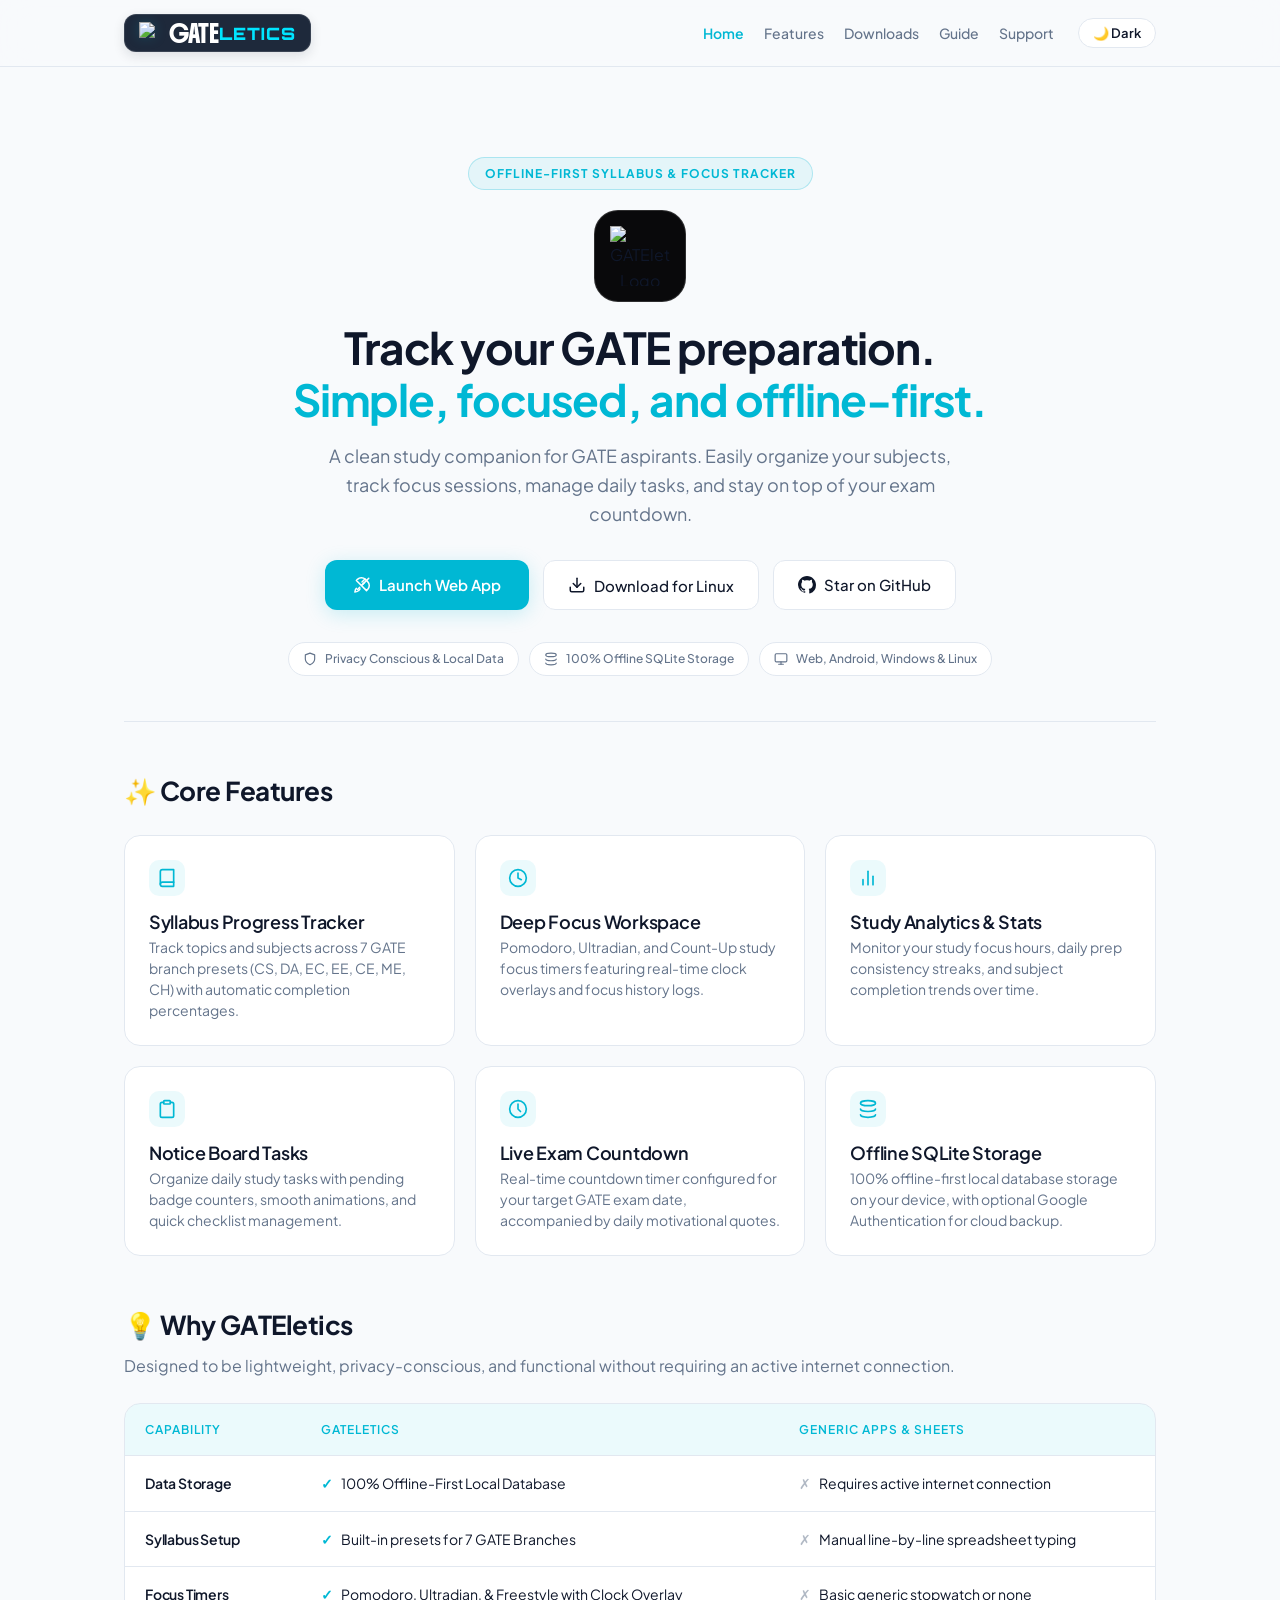
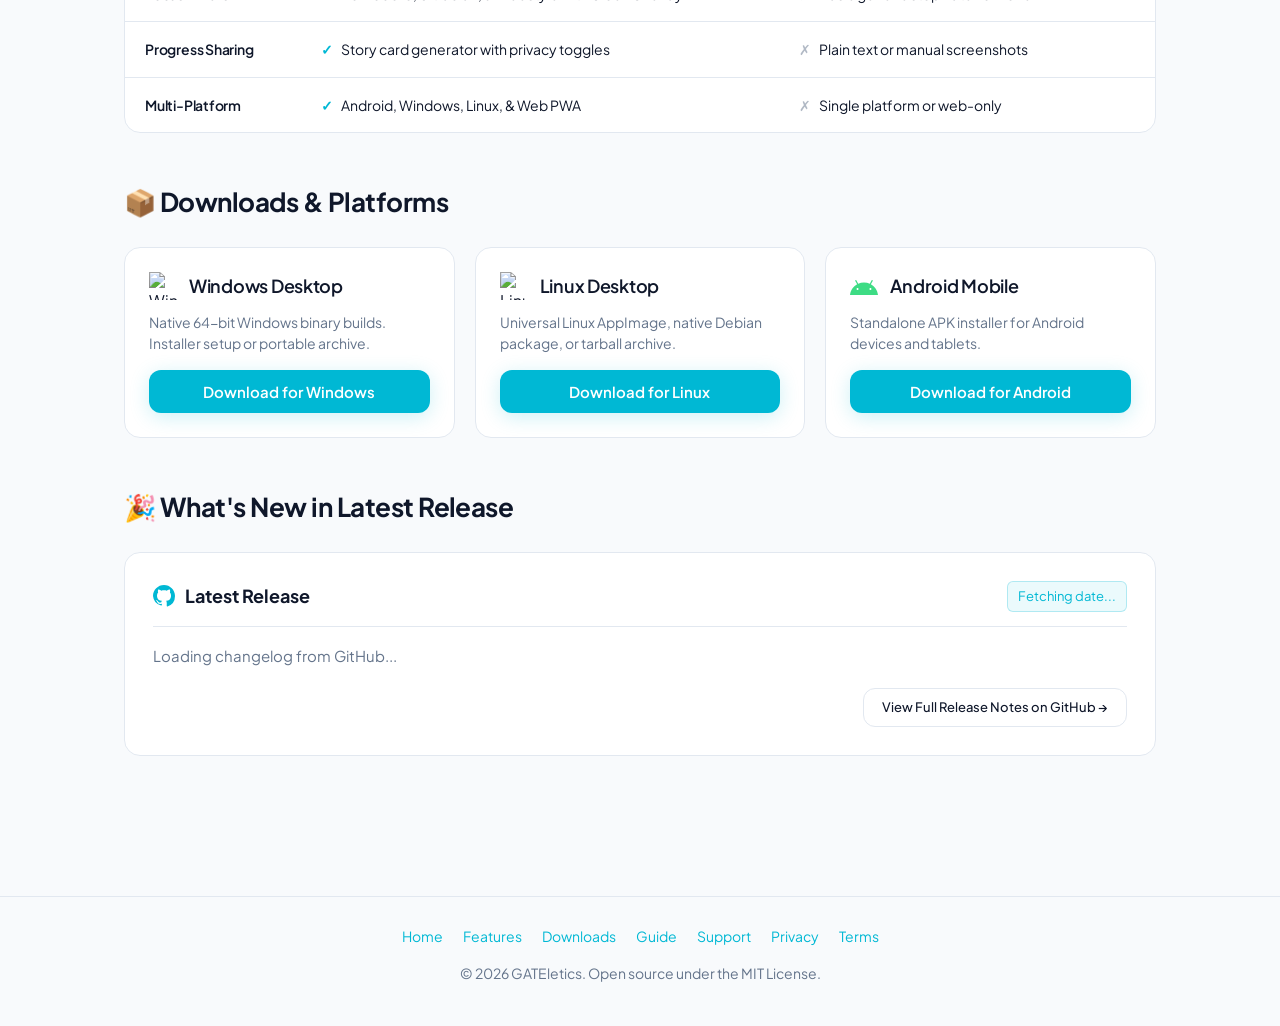
==== docs/index.html @ 126cacba "style: upgrade web typography to Plus Jakarta Sans for crisp, legible bold headings" ====
<!DOCTYPE html>
<html lang="en">

<head>
  <script>
    // Immediate Theme Initialization
    (function () {
      const savedTheme = localStorage.getItem('theme');
      if (savedTheme) {
        document.documentElement.setAttribute('data-theme', savedTheme);
      } else {
        const systemPrefersDark = window.matchMedia('(prefers-color-scheme: dark)').matches;
        document.documentElement.setAttribute('data-theme', systemPrefersDark ? 'dark' : 'light');
      }
    })();
  </script>
  <meta charset="UTF-8">
  <meta name="viewport" content="width=device-width, initial-scale=1.0">
  <meta name="description"
    content="GATEletics Documentation & Product Hub - A minimalist, high-performance, offline-first syllabus tracker and study productivity suite for GATE exam preparation.">
  <link rel="canonical" href="https://vishnunandan555.github.io/gateletics/">
  <meta name="keywords" content="GATEletics, GATE exam tracker, GATE syllabus tracker, GATE CS syllabus, GATE DA syllabus, GATE EC EE CE ME CH, Pomodoro study timer GATE, GATE countdown timer, offline study tracker, Flutter GATE app">
  <meta name="robots" content="index, follow, max-snippet:-1, max-image-preview:large, max-video-preview:-1">
  <meta name="googlebot" content="index, follow, max-snippet:-1, max-image-preview:large, max-video-preview:-1">
  <link rel="sitemap" type="application/xml" title="Sitemap" href="https://vishnunandan555.github.io/gateletics/sitemap.xml">
  <meta name="google-site-verification" content="RPjWnHv7MG2Z4S1HEDzXH98QUFOd8N_n3a9f1VJ7zXQ">
  
  <!-- Open Graph -->
  <meta property="og:type" content="website">
  <meta property="og:url" content="https://vishnunandan555.github.io/gateletics/">
  <meta property="og:title" content="GATEletics - GATE Exam Syllabus & Focus Companion">
  <meta property="og:description" content="A clean, offline-first study companion for GATE aspirants. Easily organize your subjects, track focus sessions, manage daily tasks, and stay on top of your exam countdown.">
  <meta property="og:image" content="https://vishnunandan555.github.io/gateletics/logo_trans_cropped.png">
  <meta property="og:site_name" content="GATEletics">
  <meta property="og:locale" content="en_US">

  <!-- Twitter Cards -->
  <meta name="twitter:card" content="summary_large_image">
  <meta name="twitter:title" content="GATEletics - GATE Exam Syllabus & Focus Companion">
  <meta name="twitter:description" content="A clean, offline-first study companion for GATE aspirants. Easily organize your subjects, track focus sessions, manage daily tasks, and stay on top of your exam countdown.">
  <meta name="twitter:image" content="https://vishnunandan555.github.io/gateletics/logo_trans_cropped.png">

  <!-- Favicons for Google Search & Browsers -->
  <link rel="icon" type="image/png" sizes="32x32" href="favicon.png">
  <link rel="icon" type="image/png" sizes="192x192" href="favicon-192.png">
  <link rel="apple-touch-icon" href="apple-touch-icon.png">

  <!-- JSON-LD Structured Data -->
  <script type="application/ld+json">
  {
    "@context": "https://schema.org",
    "@type": "WebSite",
    "name": "GATEletics",
    "alternateName": ["GATEletics Tracker", "GATEletics App"],
    "url": "https://vishnunandan555.github.io/gateletics/"
  }
  </script>
  <script type="application/ld+json">
  {
    "@context": "https://schema.org",
    "@type": "SoftwareApplication",
    "name": "GATEletics",
    "operatingSystem": "Android, Windows, Linux, Web",
    "applicationCategory": "EducationalApplication",
    "offers": {
      "@type": "Offer",
      "price": "0",
      "priceCurrency": "INR"
    },
    "description": "A minimalist, high-performance, offline-first syllabus tracker and study productivity suite for Graduate Aptitude Test in Engineering (GATE) exam preparation.",
    "url": "https://gateletics.vercel.app/",
    "downloadUrl": "https://github.com/vishnunandan555/gateletics/releases",
    "author": {
      "@type": "Person",
      "name": "Vishnunandan"
    }
  }
  </script>

  <title>GATEletics - GATE Exam Syllabus & Focus Companion</title>
  <link rel="preconnect" href="https://fonts.googleapis.com">
  <link rel="preconnect" href="https://fonts.gstatic.com" crossorigin>
  <link href="https://fonts.googleapis.com/css2?family=Boldonse&family=Orbitron:wght@600;800;900&family=Outfit:wght@300;400;500;600;700;800&display=swap" rel="stylesheet">
  <link rel="stylesheet" href="style.css">
</head>

<body>
  <header>
    <div class="nav-container">
      <a href="index.html" class="logo">
        <img src="logo_trans_cropped.png" alt="GATEletics Logo" class="logo-img">
        <span class="logo-text"><span class="logo-gate">GATE</span><span class="logo-letics">LETICS</span></span>
      </a>
      <div class="nav-controls">
        <div class="nav-links">
          <a href="index.html" class="active">Home</a>
          <a href="features.html">Features</a>
          <a href="downloads.html">Downloads</a>
          <a href="guide.html">Guide</a>
          <a href="support.html">Support</a>
        </div>
        <button id="theme-toggle" class="theme-toggle">🌙 Dark</button>
      </div>
    </div>
  </header>

  <div class="container">
    <!-- Hero Section -->
    <section class="hero">
      <div class="hero-eyebrow">
        OFFLINE-FIRST SYLLABUS & FOCUS TRACKER
      </div>

      <div style="display: flex; justify-content: center;">
        <div class="logo-box">
          <img src="logo_trans_cropped.png" alt="GATEletics Logo Icon" class="hero-logo-img">
        </div>
      </div>

      <h1>
        Track your GATE preparation.<br>
        <span style="color: var(--accent-color);">Simple, focused, and offline-first.</span>
      </h1>

      <p>
        A clean study companion for GATE aspirants. Easily organize your subjects, track focus sessions, manage daily tasks, and stay on top of your exam countdown.
      </p>

      <div style="display: flex; justify-content: center; gap: 14px; flex-wrap: wrap;">
        <a href="https://gateletics.vercel.app/" target="_blank" class="btn-primary">
          <svg viewBox="0 0 24 24" width="18" height="18" fill="none" stroke="currentColor" stroke-width="2" stroke-linecap="round" stroke-linejoin="round">
            <path d="M4.5 16.5c-1.5 1.26-2 5-2 5s3.74-.5 5-2c.71-.71 1.26-1.5 1.84-2.31M15.5 8.5l-3 3M16 4l-4 4M21 3l-6.5 6.5"></path>
            <path d="M15 9l-3 3M9 15l-3 3M16.5 4.5a7.5 7.5 0 0 0-10.61 0L4.5 6l13.5 13.5 1.5-1.41a7.5 7.5 0 0 0 0-10.61z"></path>
          </svg>
          Launch Web App
        </a>

        <!-- OS Detected Dynamic Download Button -->
        <button id="hero-download-btn" class="btn-secondary" onclick="handleDynamicDownloadClick()">
          <svg viewBox="0 0 24 24" width="18" height="18" fill="none" stroke="currentColor" stroke-width="2" stroke-linecap="round" stroke-linejoin="round">
            <path d="M21 15v4a2 2 0 0 1-2 2H5a2 2 0 0 1-2-2v-4"></path>
            <polyline points="7 10 12 15 17 10"></polyline>
            <line x1="12" y1="15" x2="12" y2="3"></line>
          </svg>
          <span id="hero-download-text">Download Apps</span>
        </button>

        <a href="https://github.com/vishnunandan555/gateletics" target="_blank" class="btn-secondary">
          <svg viewBox="0 0 16 16" width="18" height="18" fill="currentColor" aria-hidden="true">
            <path d="M8 0c4.42 0 8 3.58 8 8a8.013 8.013 0 0 1-5.45 7.59c-.4.08-.55-.17-.55-.38 0-.27.01-1.13.01-2.2 0-.75-.25-1.23-.54-1.48 1.78-.2 3.65-.88 3.65-3.95 0-.88-.31-1.59-.82-2.15.08-.2.36-1.02-.08-2.12 0 0-.67-.22-2.2.82-.64-.18-1.32-.27-2-.27-.68 0-1.36.09-2 .27-1.53-1.03-2.2-.82-2.2-.82-.44 1.1-.16 1.92-.08 2.12-.51.56-.82 1.28-.82 2.15 0 3.06 1.86 3.75 3.64 3.95-.23.2-.44.55-.51 1.07-.46.21-1.61.55-2.33-.66-.15-.24-.6-.83-1.23-.82-.67.01-.27.38.01.53.34.19.73.9.82 1.13.16.45.68 1.35 3.12.88 0 .48.01.9.01.9 0 .21-.15.46-.55.38A7.995 7.995 0 0 1 0 8c0-4.42 3.58-8 8-8Z"></path>
          </svg>
          Star on GitHub
        </a>
      </div>

      <!-- Trust Badges Row -->
      <div class="trust-pills">
        <div class="trust-pill">
          <svg viewBox="0 0 24 24" width="14" height="14" fill="none" stroke="currentColor" stroke-width="2" stroke-linecap="round" stroke-linejoin="round">
            <path d="M12 22s8-4 8-10V5l-8-3-8 3v7c0 6 8 10 8 10z"></path>
          </svg>
          Privacy Conscious & Local Data
        </div>
        <div class="trust-pill">
          <svg viewBox="0 0 24 24" width="14" height="14" fill="none" stroke="currentColor" stroke-width="2" stroke-linecap="round" stroke-linejoin="round">
            <ellipse cx="12" cy="5" rx="9" ry="3"></ellipse>
            <path d="M21 12c0 1.66-4 3-9 3s-9-1.34-9-3"></path>
            <path d="M21 19c0 1.66-4 3-9 3s-9-1.34-9-3"></path>
          </svg>
          100% Offline SQLite Storage
        </div>
        <div class="trust-pill">
          <svg viewBox="0 0 24 24" width="14" height="14" fill="none" stroke="currentColor" stroke-width="2" stroke-linecap="round" stroke-linejoin="round">
            <rect x="2" y="3" width="20" height="14" rx="2" ry="2"></rect>
            <line x1="8" y1="21" x2="16" y2="21"></line>
            <line x1="12" y1="17" x2="12" y2="21"></line>
          </svg>
          Web, Android, Windows & Linux
        </div>
      </div>
    </section>

    <!-- Core Features Grid -->
    <h2 id="features">✨ Core Features</h2>
    <div class="grid">
      <div class="card">
        <div style="width: 36px; height: 36px; border-radius: 10px; background: var(--badge-bg); display: flex; align-items: center; justify-content: center; margin-bottom: 12px;">
          <svg viewBox="0 0 24 24" width="20" height="20" fill="none" stroke="var(--accent-color)" stroke-width="2" stroke-linecap="round" stroke-linejoin="round">
            <path d="M4 19.5A2.5 2.5 0 0 1 6.5 17H20"></path>
            <path d="M6.5 2H20v20H6.5A2.5 2.5 0 0 1 4 19.5v-15A2.5 2.5 0 0 1 6.5 2z"></path>
          </svg>
        </div>
        <h3>Syllabus Progress Tracker</h3>
        <p>Track topics and subjects across 7 GATE branch presets (CS, DA, EC, EE, CE, ME, CH) with automatic completion percentages.</p>
      </div>

      <div class="card">
        <div style="width: 36px; height: 36px; border-radius: 10px; background: var(--badge-bg); display: flex; align-items: center; justify-content: center; margin-bottom: 12px;">
          <svg viewBox="0 0 24 24" width="20" height="20" fill="none" stroke="var(--accent-color)" stroke-width="2" stroke-linecap="round" stroke-linejoin="round">
            <circle cx="12" cy="12" r="10"></circle>
            <polyline points="12 6 12 12 16 14"></polyline>
          </svg>
        </div>
        <h3>Deep Focus Workspace</h3>
        <p>Pomodoro, Ultradian, and Count-Up study focus timers featuring real-time clock overlays and focus history logs.</p>
      </div>

      <div class="card">
        <div style="width: 36px; height: 36px; border-radius: 10px; background: var(--badge-bg); display: flex; align-items: center; justify-content: center; margin-bottom: 12px;">
          <svg viewBox="0 0 24 24" width="20" height="20" fill="none" stroke="var(--accent-color)" stroke-width="2" stroke-linecap="round" stroke-linejoin="round">
            <line x1="18" y1="20" x2="18" y2="10"></line>
            <line x1="12" y1="20" x2="12" y2="4"></line>
            <line x1="6" y1="20" x2="6" y2="14"></line>
          </svg>
        </div>
        <h3>Study Analytics & Stats</h3>
        <p>Monitor your study focus hours, daily prep consistency streaks, and subject completion trends over time.</p>
      </div>

      <div class="card">
        <div style="width: 36px; height: 36px; border-radius: 10px; background: var(--badge-bg); display: flex; align-items: center; justify-content: center; margin-bottom: 12px;">
          <svg viewBox="0 0 24 24" width="20" height="20" fill="none" stroke="var(--accent-color)" stroke-width="2" stroke-linecap="round" stroke-linejoin="round">
            <path d="M16 4h2a2 2 0 0 1 2 2v14a2 2 0 0 1-2 2H6a2 2 0 0 1-2-2V6a2 2 0 0 1 2-2h2"></path>
            <rect x="8" y="2" width="8" height="4" rx="1" ry="1"></rect>
          </svg>
        </div>
        <h3>Notice Board Tasks</h3>
        <p>Organize daily study tasks with pending badge counters, smooth animations, and quick checklist management.</p>
      </div>

      <div class="card">
        <div style="width: 36px; height: 36px; border-radius: 10px; background: var(--badge-bg); display: flex; align-items: center; justify-content: center; margin-bottom: 12px;">
          <svg viewBox="0 0 24 24" width="20" height="20" fill="none" stroke="var(--accent-color)" stroke-width="2" stroke-linecap="round" stroke-linejoin="round">
            <circle cx="12" cy="12" r="10"></circle>
            <polyline points="12 6 12 12 15 15"></polyline>
          </svg>
        </div>
        <h3>Live Exam Countdown</h3>
        <p>Real-time countdown timer configured for your target GATE exam date, accompanied by daily motivational quotes.</p>
      </div>

      <div class="card">
        <div style="width: 36px; height: 36px; border-radius: 10px; background: var(--badge-bg); display: flex; align-items: center; justify-content: center; margin-bottom: 12px;">
          <svg viewBox="0 0 24 24" width="20" height="20" fill="none" stroke="var(--accent-color)" stroke-width="2" stroke-linecap="round" stroke-linejoin="round">
            <ellipse cx="12" cy="5" rx="9" ry="3"></ellipse>
            <path d="M21 12c0 1.66-4 3-9 3s-9-1.34-9-3"></path>
            <path d="M21 19c0 1.66-4 3-9 3s-9-1.34-9-3"></path>
          </svg>
        </div>
        <h3>Offline SQLite Storage</h3>
        <p>100% offline-first local database storage on your device, with optional Google Authentication for cloud backup.</p>
      </div>
    </div>

    <!-- Comparison Matrix -->
    <h2 id="comparison">💡 Why GATEletics</h2>
    <p style="color: var(--text-muted); margin-top: -16px; margin-bottom: 24px;">
      Designed to be lightweight, privacy-conscious, and functional without requiring an active internet connection.
    </p>

    <div class="comp-container">
      <table class="comp-table">
        <thead>
          <tr>
            <th>Capability</th>
            <th>GATEletics</th>
            <th>Generic Apps & Sheets</th>
          </tr>
        </thead>
        <tbody>
          <tr>
            <td><strong>Data Storage</strong></td>
            <td><span class="check-icon">✓</span> 100% Offline-First Local Database</td>
            <td><span class="cross-icon">✗</span> Requires active internet connection</td>
          </tr>
          <tr>
            <td><strong>Syllabus Setup</strong></td>
            <td><span class="check-icon">✓</span> Built-in presets for 7 GATE Branches</td>
            <td><span class="cross-icon">✗</span> Manual line-by-line spreadsheet typing</td>
          </tr>
          <tr>
            <td><strong>Focus Timers</strong></td>
            <td><span class="check-icon">✓</span> Pomodoro, Ultradian, & Freestyle with Clock Overlay</td>
            <td><span class="cross-icon">✗</span> Basic generic stopwatch or none</td>
          </tr>
          <tr>
            <td><strong>Progress Sharing</strong></td>
            <td><span class="check-icon">✓</span> Story card generator with privacy toggles</td>
            <td><span class="cross-icon">✗</span> Plain text or manual screenshots</td>
          </tr>
          <tr>
            <td><strong>Multi-Platform</strong></td>
            <td><span class="check-icon">✓</span> Android, Windows, Linux, & Web PWA</td>
            <td><span class="cross-icon">✗</span> Single platform or web-only</td>
          </tr>
        </tbody>
      </table>
    </div>

    <!-- Interactive Platform Action Buttons (Home Screen Downloads Section) -->
    <h2 id="downloads">📦 Downloads & Platforms</h2>
    <div class="grid">
      <!-- Windows Button Card -->
      <div class="card" style="justify-content: space-between;">
        <div>
          <div class="card-header-layout">
            <img src="https://img.icons8.com/?size=100&id=108792&format=png&color=000000" class="card-icon" alt="Windows logo">
            <h3>Windows Desktop</h3>
          </div>
          <p>Native 64-bit Windows binary builds. Installer setup or portable archive.</p>
        </div>
        <button onclick="openDownloadModal('windows')" class="btn-primary" style="margin-top: 16px; justify-content: center; width: 100%;">
          Download for Windows
        </button>
      </div>

      <!-- Linux Button Card -->
      <div class="card" style="justify-content: space-between;">
        <div>
          <div class="card-header-layout">
            <img src="linux.png" class="card-icon" alt="Linux logo">
            <h3>Linux Desktop</h3>
          </div>
          <p>Universal Linux AppImage, native Debian package, or tarball archive.</p>
        </div>
        <button onclick="openDownloadModal('linux')" class="btn-primary" style="margin-top: 16px; justify-content: center; width: 100%;">
          Download for Linux
        </button>
      </div>

      <!-- Android Button Card -->
      <div class="card" style="justify-content: space-between;">
        <div>
          <div class="card-header-layout">
            <svg viewBox="0 0 24 24" width="28" height="28" fill="#3DDC84" aria-hidden="true">
              <path d="M17.523 15.3414C17.0604 15.3414 16.6854 14.9664 16.6854 14.5038C16.6854 14.0412 17.0604 13.6662 17.523 13.6662C17.9856 13.6662 18.3606 14.0412 18.3606 14.5038C18.3606 14.9664 17.9856 15.3414 17.523 15.3414ZM6.47702 15.3414C6.01442 15.3414 5.63942 14.9664 5.63942 14.5038C5.63942 14.0412 6.01442 13.6662 6.47702 13.6662C6.93962 13.6662 7.31462 14.0412 7.31462 14.5038C7.31462 14.9664 6.93962 15.3414 6.47702 15.3414ZM17.8854 10.4288L19.4674 7.68878C19.6104 7.44078 19.5254 7.12378 19.2774 6.98078C19.0294 6.83778 18.7124 6.92278 18.5694 7.17078L16.9534 9.97078C15.4674 9.29078 13.7914 8.90878 12.0004 8.90878C10.2094 8.90878 8.53342 9.29078 7.04742 9.97078L5.43142 7.17078C5.28842 6.92278 4.97142 6.83778 4.72342 6.98078C4.47542 7.12378 4.39042 7.44078 4.53342 7.68878L6.11542 10.4288C2.69342 12.2988 0.354418 15.6888 0.000418427 19.7428H24.0004C23.6464 15.6888 21.3074 12.2988 17.8854 10.4288Z"/>
            </svg>
            <h3>Android Mobile</h3>
          </div>
          <p>Standalone APK installer for Android devices and tablets.</p>
        </div>
        <button onclick="openDownloadModal('android')" class="btn-primary" style="margin-top: 16px; justify-content: center; width: 100%;">
          Download for Android
        </button>
      </div>
    </div>

    <!-- What's New Section (GitHub Latest Release Notes) -->
    <h2 id="whats-new">🎉 What's New in Latest Release</h2>
    <div class="card" style="margin-top: 16px; padding: 28px; position: relative;">
      <div style="display: flex; align-items: center; justify-content: space-between; flex-wrap: wrap; gap: 12px; margin-bottom: 16px; border-bottom: 1px solid var(--border-color); padding-bottom: 14px;">
        <div style="display: flex; align-items: center; gap: 10px;">
          <svg viewBox="0 0 16 16" width="22" height="22" fill="var(--accent-color)" aria-hidden="true">
            <path d="M8 0c4.42 0 8 3.58 8 8a8.013 8.013 0 0 1-5.45 7.59c-.4.08-.55-.17-.55-.38 0-.27.01-1.13.01-2.2 0-.75-.25-1.23-.54-1.48 1.78-.2 3.65-.88 3.65-3.95 0-.88-.31-1.59-.82-2.15.08-.2.36-1.02-.08-2.12 0 0-.67-.22-2.2.82-.64-.18-1.32-.27-2-.27-.68 0-1.36.09-2 .27-1.53-1.03-2.2-.82-2.2-.82-.44 1.1-.16 1.92-.08 2.12-.51.56-.82 1.28-.82 2.15 0 3.06 1.86 3.75 3.64 3.95-.23.2-.44.55-.51 1.07-.46.21-1.61.55-2.33-.66-.15-.24-.6-.83-1.23-.82-.67.01-.27.38.01.53.34.19.73.9.82 1.13.16.45.68 1.35 3.12.88 0 .48.01.9.01.9 0 .21-.15.46-.55.38A7.995 7.995 0 0 1 0 8c0-4.42 3.58-8 8-8Z"></path>
          </svg>
          <span id="release-version" style="font-weight: 700; font-size: 18px;">Latest Release</span>
        </div>
        <span id="release-date" class="modal-option-badge" style="font-size: 13px; padding: 4px 10px;">Fetching date...</span>
      </div>

      <div id="whats-new-body" style="color: var(--text-muted); font-size: 15px; line-height: 1.7;">
        Loading changelog from GitHub...
      </div>

      <div style="margin-top: 20px; text-align: right;">
        <a href="https://github.com/vishnunandan555/gateletics/releases/latest" target="_blank" class="btn-secondary" style="font-size: 13px; padding: 8px 18px;">
          View Full Release Notes on GitHub →
        </a>
      </div>
    </div>
  </div>

  <!-- Interactive Choice Modal -->
  <div id="download-modal" class="modal-backdrop" onclick="closeModalOnBackdrop(event)">
    <div class="modal-card">
      <div class="modal-header">
        <h3 id="modal-title" class="modal-title">Select Download Option</h3>
        <button class="modal-close" onclick="closeDownloadModal()">✕</button>
      </div>
      <div id="modal-options" class="modal-options">
        <!-- Dynamically injected options -->
      </div>
    </div>
  </div>

  <footer style="margin-top: 60px; padding: 28px 0; border-top: 1px solid var(--border-color); text-align: center; color: var(--text-muted); font-size: 14px;">
    <div class="container" style="padding-top: 0; padding-bottom: 0;">
      <div style="display: flex; justify-content: center; gap: 20px; flex-wrap: wrap; margin-bottom: 14px;">
        <a href="index.html">Home</a>
        <a href="features.html">Features</a>
        <a href="downloads.html">Downloads</a>
        <a href="guide.html">Guide</a>
        <a href="support.html">Support</a>
        <a href="privacy.html">Privacy</a>
        <a href="terms.html">Terms</a>
      </div>
      <p>© 2026 GATEletics. Open source under the MIT License.</p>
    </div>
  </footer>

  <script>
    // Global Storage for Live Download Links
    const releaseLinks = {
      winInstaller: '#',
      winZip: '#',
      linuxAppImage: '#',
      linuxDeb: '#',
      linuxTar: '#',
      androidApk: '#'
    };

    let detectedOS = 'all';

    // Theme Toggle Functionality
    const themeToggleBtn = document.getElementById('theme-toggle');
    themeToggleBtn.addEventListener('click', () => {
      const currentTheme = document.documentElement.getAttribute('data-theme');
      const newTheme = currentTheme === 'dark' ? 'light' : 'dark';
      document.documentElement.setAttribute('data-theme', newTheme);
      localStorage.setItem('theme', newTheme);
      themeToggleBtn.textContent = newTheme === 'dark' ? '🌙 Dark' : '☀️ Light';
    });

    // Detect User OS on Page Load
    function detectUserOS() {
      const userAgent = window.navigator.userAgent.toLowerCase();
      const heroBtnText = document.getElementById('hero-download-text');
      
      if (userAgent.indexOf('win') !== -1) {
        detectedOS = 'windows';
        if (heroBtnText) heroBtnText.textContent = 'Download for Windows';
      } else if (userAgent.indexOf('android') !== -1) {
        detectedOS = 'android';
        if (heroBtnText) heroBtnText.textContent = 'Download for Android';
      } else if (userAgent.indexOf('linux') !== -1 || userAgent.indexOf('x11') !== -1) {
        detectedOS = 'linux';
        if (heroBtnText) heroBtnText.textContent = 'Download for Linux';
      } else {
        detectedOS = 'all';
        if (heroBtnText) heroBtnText.textContent = 'Download Apps';
      }
    }

    function handleDynamicDownloadClick() {
      openDownloadModal(detectedOS);
    }

    function openDownloadModal(platform) {
      const modal = document.getElementById('download-modal');
      const titleEl = document.getElementById('modal-title');
      const optionsEl = document.getElementById('modal-options');

      optionsEl.innerHTML = '';

      if (platform === 'windows') {
        titleEl.textContent = 'Download for Windows';
        optionsEl.innerHTML = `
          <a href="${releaseLinks.winInstaller}" class="modal-option-btn">
            <div class="modal-option-info">
              <span>Setup Installer (.exe)</span>
            </div>
            <span class="modal-option-badge">Installer</span>
          </a>
          <a href="${releaseLinks.winZip}" class="modal-option-btn">
            <div class="modal-option-info">
              <span>Portable Bundle (.zip)</span>
            </div>
            <span class="modal-option-badge">Portable</span>
          </a>
        `;
      } else if (platform === 'linux') {
        titleEl.textContent = 'Download for Linux';
        optionsEl.innerHTML = `
          <a href="${releaseLinks.linuxAppImage}" class="modal-option-btn">
            <div class="modal-option-info">
              <span>Universal AppImage (.AppImage)</span>
            </div>
            <span class="modal-option-badge">AppImage</span>
          </a>
          <a href="${releaseLinks.linuxDeb}" class="modal-option-btn">
            <div class="modal-option-info">
              <span>Debian / Ubuntu (.deb)</span>
            </div>
            <span class="modal-option-badge">Debian</span>
          </a>
          <a href="${releaseLinks.linuxTar}" class="modal-option-btn">
            <div class="modal-option-info">
              <span>Tarball Archive (.tar.gz)</span>
            </div>
            <span class="modal-option-badge">Tarball</span>
          </a>
        `;
      } else if (platform === 'android') {
        titleEl.textContent = 'Download for Android';
        optionsEl.innerHTML = `
          <a href="${releaseLinks.androidApk}" class="modal-option-btn">
            <div class="modal-option-info">
              <span>Standalone Package (.apk)</span>
            </div>
            <span class="modal-option-badge">APK</span>
          </a>
        `;
      } else {
        titleEl.textContent = 'Select Your Platform';
        optionsEl.innerHTML = `
          <a href="javascript:void(0)" onclick="openDownloadModal('windows')" class="modal-option-btn">
            <span>Windows Desktop</span>
            <span class="modal-option-badge">.exe / .zip</span>
          </a>
          <a href="javascript:void(0)" onclick="openDownloadModal('linux')" class="modal-option-btn">
            <span>Linux Desktop</span>
            <span class="modal-option-badge">.AppImage / .deb</span>
          </a>
          <a href="javascript:void(0)" onclick="openDownloadModal('android')" class="modal-option-btn">
            <span>Android Mobile</span>
            <span class="modal-option-badge">.apk</span>
          </a>
        `;
      }

      modal.classList.add('active');
    }

    function closeDownloadModal() {
      const modal = document.getElementById('download-modal');
      modal.classList.remove('active');
    }

    function closeModalOnBackdrop(event) {
      if (event.target.id === 'download-modal') {
        closeDownloadModal();
      }
    }

    // Dynamic Latest Release Asset & Changelog Fetcher
    async function fetchLatestRelease() {
      try {
        const response = await fetch('https://api.github.com/repos/vishnunandan555/gateletics/releases/latest');
        if (!response.ok) return;
        const data = await response.json();
        const assets = data.assets || [];

        assets.forEach(asset => {
          const name = asset.name;
          const url = asset.browser_download_url;

          if (name.endsWith('.apk')) {
            releaseLinks.androidApk = url;
          } else if (name.includes('windows') && name.endsWith('-setup.exe')) {
            releaseLinks.winInstaller = url;
          } else if (name.includes('windows') && name.endsWith('.zip')) {
            releaseLinks.winZip = url;
          } else if (name.includes('linux') && name.endsWith('.AppImage')) {
            releaseLinks.linuxAppImage = url;
          } else if (name.includes('linux') && name.endsWith('.deb')) {
            releaseLinks.linuxDeb = url;
          } else if (name.includes('linux') && name.endsWith('.tar.gz')) {
            releaseLinks.linuxTar = url;
          }
        });

        // Populate What's New Section
        const versionEl = document.getElementById('release-version');
        const dateEl = document.getElementById('release-date');
        const bodyEl = document.getElementById('whats-new-body');

        if (versionEl) versionEl.textContent = data.name || data.tag_name || 'Latest Release';
        if (dateEl && data.published_at) {
          const pubDate = new Date(data.published_at);
          dateEl.textContent = pubDate.toLocaleDateString('en-US', { month: 'short', day: 'numeric', year: 'numeric' });
        }

        if (bodyEl && data.body) {
          const rawNotes = data.body;
          const formattedNotes = rawNotes
            .split('\n')
            .filter(line => line.trim().length > 0)
            .map(line => {
              let clean = line.replace(/^[#*-\s]+/, '').trim();
              if (line.startsWith('#')) {
                return `<strong style="display:block; color: var(--text-main); font-size: 16px; margin-top: 10px; margin-bottom: 4px;">${clean}</strong>`;
              }
              return `<div style="display: flex; align-items: flex-start; gap: 8px; margin-bottom: 6px;"><span style="color: var(--accent-color);">•</span> <span>${clean}</span></div>`;
            })
            .join('');
          bodyEl.innerHTML = formattedNotes;
        }

      } catch (e) {
        console.error('Failed to fetch latest release assets:', e);
      }
    }

    detectUserOS();
    fetchLatestRelease();
  </script>
</body>

</html>
---- docs/style.css ----
@import url('https://fonts.googleapis.com/css2?family=Boldonse&family=Orbitron:wght@600;800;900&family=Plus+Jakarta+Sans:ital,wght@0,300..800;1,300..800&family=Inter:wght@400;500;600;700&display=swap');

@font-face {
  font-family: 'Boldonse';
  font-style: normal;
  font-weight: 400;
  font-display: swap;
  src: url(https://fonts.gstatic.com/s/boldonse/v1/ZgNQjPxGPbbJUZemjC38.ttf) format('truetype');
}

:root {
  /* Default: Dark Mode */
  --bg-color: #09090b;
  --text-main: #f4f4f5;
  --text-muted: #a1a1aa;
  --card-bg: #121215;
  --card-hover-bg: #18181c;
  --border-color: rgba(255, 255, 255, 0.08);
  --border-hover-color: rgba(0, 229, 255, 0.35);
  --accent-color: #00e5ff;
  --accent-hover: #33ecff;
  --accent-glow: rgba(0, 229, 255, 0.2);
  --btn-text: #000000;
  --badge-bg: rgba(0, 229, 255, 0.08);
  --badge-border: rgba(0, 229, 255, 0.2);
}

[data-theme="light"] {
  --bg-color: #f8fafc;
  --text-main: #0f172a;
  --text-muted: #64748b;
  --card-bg: #ffffff;
  --card-hover-bg: #f1f5f9;
  --border-color: #e2e8f0;
  --border-hover-color: #00b8d4;
  --accent-color: #00b8d4;
  --accent-hover: #00838f;
  --accent-glow: rgba(0, 184, 212, 0.2);
  --btn-text: #ffffff;
  --badge-bg: rgba(0, 184, 212, 0.08);
  --badge-border: rgba(0, 184, 212, 0.25);
}

* {
  box-sizing: border-box;
}

body {
  background-color: var(--bg-color);
  color: var(--text-main);
  font-family: 'Plus Jakarta Sans', -apple-system, BlinkMacSystemFont, "Segoe UI", Roboto, sans-serif;
  margin: 0;
  padding: 0;
  line-height: 1.6;
  font-size: 16px;
  transition: background-color 0.25s ease, color 0.25s ease;
}

/* Crisp & Modern Typography Rules for Headings & Bold Text */
h1, h2, h3, h4, h5, h6,
strong, b,
.card h3,
.guide-content h3,
.modal-title {
  font-family: 'Plus Jakarta Sans', -apple-system, BlinkMacSystemFont, "Segoe UI", Roboto, sans-serif;
  font-weight: 600;
  letter-spacing: -0.015em;
}

/* Keyframe & Reveal Animations */
@keyframes revealUp {
  0% {
    opacity: 0;
    transform: translateY(18px);
  }
  100% {
    opacity: 1;
    transform: translateY(0);
  }
}

@keyframes pulseGlow {
  0%, 100% {
    box-shadow: 0 8px 32px rgba(0, 0, 0, 0.2), 0 0 20px rgba(0, 229, 255, 0.2);
  }
  50% {
    box-shadow: 0 8px 36px rgba(0, 0, 0, 0.25), 0 0 28px rgba(0, 229, 255, 0.35);
  }
}

@keyframes modalPop {
  0% {
    opacity: 0;
    transform: scale(0.92) translateY(12px);
  }
  100% {
    opacity: 1;
    transform: scale(1) translateY(0);
  }
}

.hero,
.card,
.comp-container,
.guide-content {
  animation: revealUp 0.6s cubic-bezier(0.16, 1, 0.3, 1) both;
}

.grid .card:nth-child(1) { animation-delay: 0.05s; }
.grid .card:nth-child(2) { animation-delay: 0.1s; }
.grid .card:nth-child(3) { animation-delay: 0.15s; }
.grid .card:nth-child(4) { animation-delay: 0.2s; }
.grid .card:nth-child(5) { animation-delay: 0.25s; }
.grid .card:nth-child(6) { animation-delay: 0.3s; }

/* Universal Link Styling */
a,
a:visited,
a:active {
  color: var(--accent-color) !important;
  text-decoration: none;
  transition: color 0.2s ease, text-decoration 0.2s ease;
}

a:hover {
  color: var(--accent-hover) !important;
  text-decoration: underline;
}

header {
  border-bottom: 1px solid var(--border-color);
  padding: 14px 0;
  position: sticky;
  top: 0;
  background-color: rgba(9, 9, 11, 0.85);
  backdrop-filter: blur(16px);
  -webkit-backdrop-filter: blur(16px);
  z-index: 100;
  transition: background-color 0.25s ease, border-color 0.25s ease;
}

[data-theme="light"] header {
  background-color: rgba(248, 250, 252, 0.85);
}

.nav-container {
  max-width: 1080px;
  margin: 0 auto;
  padding: 0 24px;
  display: flex;
  justify-content: space-between;
  align-items: center;
}

.logo {
  font-size: 18px;
  color: var(--text-main) !important;
  text-decoration: none !important;
  display: inline-flex;
  align-items: center;
  gap: 8px;
  transition: all 0.25s cubic-bezier(0.16, 1, 0.3, 1);
}

.logo:hover {
  transform: scale(1.02);
}

[data-theme="light"] .logo {
  background: #1e293b;
  padding: 7px 14px;
  border-radius: 12px;
  border: 1px solid rgba(255, 255, 255, 0.12);
  box-shadow: 0 4px 12px rgba(15, 23, 42, 0.12);
}

[data-theme="light"] .logo-gate {
  color: #ffffff !important;
}

[data-theme="light"] .logo-letics {
  color: #00e5ff !important;
}

.logo-img {
  width: 22px;
  height: 22px;
  object-fit: contain;
  display: block;
  filter: drop-shadow(0 0 6px var(--accent-glow));
}

.logo-text {
  display: inline-flex;
  align-items: center;
  justify-content: center;
  height: 100%;
}

.logo-gate {
  font-family: 'Boldonse', cursive, sans-serif !important;
  font-weight: 400 !important;
  font-size: 17px;
  line-height: 1.0;
  margin: 0;
  padding: 0;
  color: var(--text-main);
}

.logo-letics {
  color: var(--accent-color) !important;
  font-family: 'Orbitron', sans-serif !important;
  font-weight: 900 !important;
  font-size: 17px;
  letter-spacing: 1px;
  line-height: 1.0;
  margin: 0;
  padding: 0;
}

.nav-controls {
  display: flex;
  align-items: center;
  gap: 24px;
}

.nav-links {
  display: flex;
  gap: 20px;
}

.nav-links a,
.nav-links a:visited {
  color: var(--text-muted) !important;
  font-family: 'Plus Jakarta Sans', sans-serif;
  font-size: 14px;
  font-weight: 500;
  text-decoration: none !important;
  transition: color 0.2s ease, transform 0.2s ease;
}

.nav-links a:hover,
.nav-links a.active {
  color: var(--accent-color) !important;
  font-weight: 600;
  text-decoration: none !important;
}

/* Theme Toggle Button */
.theme-toggle {
  background-color: var(--card-bg);
  border: 1px solid var(--border-color);
  padding: 6px 14px;
  border-radius: 20px;
  cursor: pointer;
  color: var(--text-main);
  font-family: 'Plus Jakarta Sans', sans-serif;
  font-size: 13px;
  font-weight: 600;
  display: flex;
  align-items: center;
  gap: 6px;
  transition: all 0.25s cubic-bezier(0.16, 1, 0.3, 1);
}

.theme-toggle:hover {
  border-color: var(--accent-color);
  transform: scale(1.04);
  box-shadow: 0 0 14px var(--accent-glow);
}

.container {
  max-width: 1080px;
  margin: 0 auto;
  padding: 40px 24px 80px 24px;
}

/* Hero Section */
.hero {
  text-align: center;
  padding: 50px 0 45px 0;
  border-bottom: 1px solid var(--border-color);
}

.hero-eyebrow {
  display: inline-flex;
  align-items: center;
  gap: 6px;
  padding: 6px 16px;
  border-radius: 20px;
  background: var(--badge-bg);
  border: 1px solid var(--badge-border);
  color: var(--accent-color);
  font-size: 12px;
  font-weight: 700;
  letter-spacing: 1px;
  text-transform: uppercase;
  margin-bottom: 20px;
}

.logo-box {
  display: inline-flex;
  align-items: center;
  justify-content: center;
  width: 92px;
  height: 92px;
  border-radius: 24px;
  background: #09090b;
  border: 1px solid rgba(255, 255, 255, 0.15);
  animation: pulseGlow 4s ease-in-out infinite;
  margin-bottom: 20px;
}

.hero-logo-img {
  width: 60px;
  height: 60px;
  object-fit: contain;
}

.hero h1 {
  font-family: 'Plus Jakarta Sans', sans-serif;
  font-size: 44px;
  font-weight: 700;
  margin: 0 0 16px 0;
  letter-spacing: -0.025em;
  line-height: 1.18;
}

.hero p {
  max-width: 640px;
  margin: 0 auto 32px auto;
  color: var(--text-muted);
  font-size: 18px;
  line-height: 1.6;
  font-weight: 400;
}

/* Smooth Button Micro-Interactions */
.btn-primary,
.btn-primary:visited,
.btn-primary:active {
  display: inline-flex;
  align-items: center;
  gap: 8px;
  background-color: var(--accent-color);
  color: var(--btn-text) !important;
  font-family: 'Plus Jakarta Sans', sans-serif;
  font-weight: 600;
  font-size: 15px;
  padding: 12px 28px;
  border-radius: 12px;
  text-decoration: none !important;
  box-shadow: 0 4px 20px var(--accent-glow);
  cursor: pointer;
  border: none;
  transition: transform 0.2s cubic-bezier(0.16, 1, 0.3, 1), background-color 0.2s cubic-bezier(0.16, 1, 0.3, 1), box-shadow 0.2s cubic-bezier(0.16, 1, 0.3, 1);
}

.btn-primary:hover {
  background-color: var(--accent-hover);
  color: var(--btn-text) !important;
  transform: translateY(-2px);
  box-shadow: 0 6px 24px var(--accent-glow);
  text-decoration: none !important;
}

.btn-primary:active {
  transform: translateY(0);
}

.btn-secondary,
.btn-secondary:visited,
.btn-secondary:active {
  display: inline-flex;
  align-items: center;
  gap: 8px;
  background-color: var(--card-bg);
  color: var(--text-main) !important;
  border: 1px solid var(--border-color);
  font-family: 'Plus Jakarta Sans', sans-serif;
  font-weight: 500;
  font-size: 15px;
  padding: 12px 24px;
  border-radius: 12px;
  text-decoration: none !important;
  cursor: pointer;
  transition: transform 0.2s cubic-bezier(0.16, 1, 0.3, 1), border-color 0.2s cubic-bezier(0.16, 1, 0.3, 1), background-color 0.2s cubic-bezier(0.16, 1, 0.3, 1);
}

.btn-secondary:hover {
  border-color: var(--accent-color);
  color: var(--text-main) !important;
  transform: translateY(-2px);
  text-decoration: none !important;
}

.btn-secondary:active {
  transform: translateY(0);
}

/* Trust Badges Pill List */
.trust-pills {
  display: flex;
  flex-wrap: wrap;
  justify-content: center;
  gap: 10px;
  margin-top: 32px;
}

.trust-pill {
  display: flex;
  align-items: center;
  gap: 8px;
  font-size: 12px;
  font-weight: 500;
  color: var(--text-muted);
  background: var(--card-bg);
  border: 1px solid var(--border-color);
  padding: 6px 14px;
  border-radius: 20px;
  transition: transform 0.2s ease, border-color 0.2s ease;
}

.trust-pill:hover {
  border-color: var(--accent-color);
  transform: translateY(-1px);
}

/* Section Titles */
h2 {
  font-family: 'Plus Jakarta Sans', sans-serif;
  font-size: 26px;
  font-weight: 700;
  margin-top: 48px;
  margin-bottom: 24px;
  letter-spacing: -0.02em;
}

/* Feature & Download Cards */
.grid {
  display: grid;
  grid-template-columns: repeat(auto-fit, minmax(300px, 1fr));
  gap: 20px;
  margin-top: 24px;
}

.card {
  background-color: var(--card-bg);
  border: 1px solid var(--border-color);
  border-radius: 16px;
  padding: 24px;
  transition: transform 0.25s cubic-bezier(0.16, 1, 0.3, 1), border-color 0.25s cubic-bezier(0.16, 1, 0.3, 1), background-color 0.25s cubic-bezier(0.16, 1, 0.3, 1), box-shadow 0.25s cubic-bezier(0.16, 1, 0.3, 1);
  display: flex;
  flex-direction: column;
}

.card:hover {
  border-color: var(--border-hover-color);
  background-color: var(--card-hover-bg);
  transform: translateY(-4px);
  box-shadow: 0 12px 30px rgba(0, 0, 0, 0.18), 0 0 16px var(--accent-glow);
}

.card-header-layout {
  display: flex;
  align-items: center;
  gap: 12px;
  margin-bottom: 12px;
}

.card-icon {
  width: 28px;
  height: 28px;
  object-fit: contain;
}

.card h3 {
  font-family: 'Plus Jakarta Sans', sans-serif;
  font-size: 18px;
  font-weight: 600;
  margin: 0;
}

.card p {
  color: var(--text-muted);
  font-size: 14px;
  margin: 0;
  line-height: 1.5;
  flex-grow: 1;
}

/* Comparison Table Styling */
.comp-container {
  background-color: var(--card-bg);
  border: 1px solid var(--border-color);
  border-radius: 16px;
  overflow: hidden;
  margin-top: 24px;
  transition: border-color 0.25s ease, box-shadow 0.25s ease;
}

.comp-container:hover {
  border-color: var(--border-hover-color);
  box-shadow: 0 8px 24px rgba(0, 0, 0, 0.15);
}

.comp-table {
  width: 100%;
  border-collapse: collapse;
  text-align: left;
  font-size: 14px;
}

.comp-table th {
  padding: 16px 20px;
  background-color: var(--badge-bg);
  color: var(--accent-color);
  font-weight: 600;
  text-transform: uppercase;
  font-size: 12px;
  letter-spacing: 1px;
  border-bottom: 1px solid var(--border-color);
}

.comp-table td {
  padding: 16px 20px;
  border-bottom: 1px solid var(--border-color);
  color: var(--text-main);
}

.comp-table tr:last-child td {
  border-bottom: none;
}

.check-icon {
  color: var(--accent-color);
  font-weight: bold;
  margin-right: 6px;
}

.cross-icon {
  color: var(--text-muted);
  margin-right: 6px;
  opacity: 0.5;
}

/* Guide & Markdown Styling */
.guide-content {
  background: var(--card-bg);
  padding: 28px;
  border-radius: 16px;
  border: 1px solid var(--border-color);
  transition: border-color 0.25s ease, box-shadow 0.25s ease;
}

.guide-content:hover {
  border-color: var(--border-hover-color);
  box-shadow: 0 8px 24px rgba(0, 0, 0, 0.12);
}

.guide-content h3 {
  font-family: 'Plus Jakarta Sans', sans-serif;
  font-size: 19px;
  font-weight: 600;
  margin-top: 0;
  color: var(--text-main);
}

.guide-content ol {
  padding-left: 20px;
  color: var(--text-muted);
}

.guide-content li {
  margin-bottom: 12px;
  line-height: 1.6;
}

.guide-content li strong {
  color: var(--text-main);
}

/* Download Choice Modal System */
.modal-backdrop {
  position: fixed;
  top: 0;
  left: 0;
  width: 100vw;
  height: 100vh;
  background: rgba(0, 0, 0, 0.75);
  backdrop-filter: blur(12px);
  -webkit-backdrop-filter: blur(12px);
  z-index: 1000;
  display: flex;
  align-items: center;
  justify-content: center;
  padding: 20px;
  opacity: 0;
  pointer-events: none;
  transition: opacity 0.25s ease;
}

.modal-backdrop.active {
  opacity: 1;
  pointer-events: auto;
}

.modal-card {
  background: var(--card-bg);
  border: 1px solid var(--border-color);
  border-radius: 20px;
  max-width: 480px;
  width: 100%;
  padding: 28px;
  box-shadow: 0 20px 50px rgba(0, 0, 0, 0.4), 0 0 30px var(--accent-glow);
  position: relative;
  transform: scale(0.92);
  transition: transform 0.25s cubic-bezier(0.16, 1, 0.3, 1);
}

.modal-backdrop.active .modal-card {
  animation: modalPop 0.3s cubic-bezier(0.16, 1, 0.3, 1) forwards;
}

.modal-header {
  display: flex;
  align-items: center;
  justify-content: space-between;
  margin-bottom: 20px;
}

.modal-title {
  display: flex;
  align-items: center;
  gap: 10px;
  font-size: 20px;
  font-weight: 700;
  margin: 0;
}

.modal-close {
  background: none;
  border: none;
  color: var(--text-muted);
  font-size: 24px;
  cursor: pointer;
  padding: 4px 8px;
  border-radius: 8px;
  transition: color 0.2s, background-color 0.2s;
  line-height: 1;
}

.modal-close:hover {
  color: var(--text-main);
  background-color: var(--border-color);
}

.modal-options {
  display: flex;
  flex-direction: column;
  gap: 12px;
}

.modal-option-btn {
  display: flex;
  align-items: center;
  justify-content: space-between;
  padding: 14px 18px;
  border-radius: 12px;
  background: var(--bg-color);
  border: 1px solid var(--border-color);
  color: var(--text-main) !important;
  text-decoration: none !important;
  font-weight: 600;
  font-size: 15px;
  transition: all 0.2s ease;
}

.modal-option-btn:hover {
  border-color: var(--accent-color);
  background: var(--card-hover-bg);
  transform: translateY(-2px);
  box-shadow: 0 4px 16px var(--accent-glow);
}

.modal-option-info {
  display: flex;
  align-items: center;
  gap: 12px;
}

.modal-option-badge {
  font-size: 12px;
  padding: 3px 8px;
  border-radius: 6px;
  background: var(--badge-bg);
  color: var(--accent-color);
  border: 1px solid var(--badge-border);
}

/* Reduced Motion Accessibility */
@media (prefers-reduced-motion: reduce) {
  *,
  ::before,
  ::after {
    animation-delay: -1ms !important;
    animation-duration: 1ms !important;
    animation-iteration-count: 1 !important;
    background-attachment: initial !important;
    scroll-behavior: auto !important;
    transition-duration: 0s !important;
    transition-delay: 0s !important;
  }
}

/* Media Queries */
@media (max-width: 768px) {
  .hero h1 {
    font-size: 34px;
  }
  .hero p {
    font-size: 16px;
  }
  .nav-links {
    display: none;
  }
}
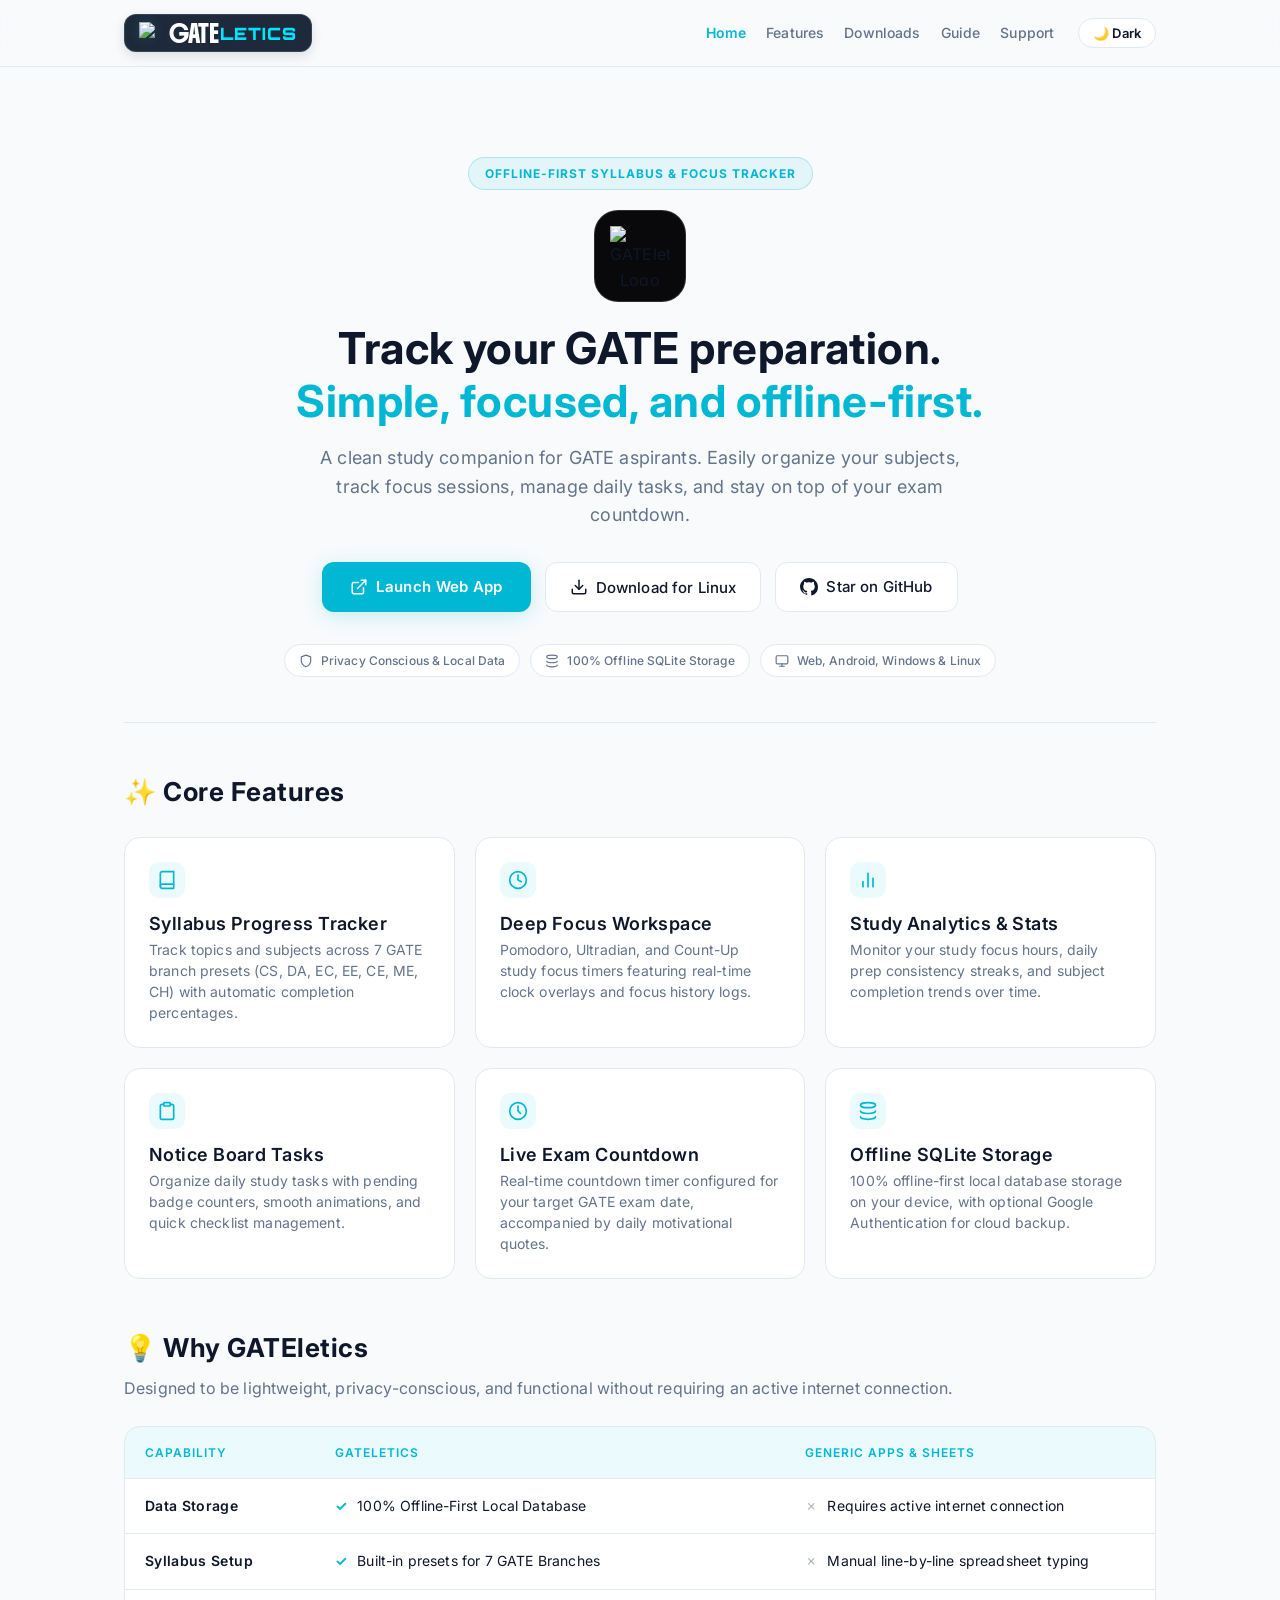
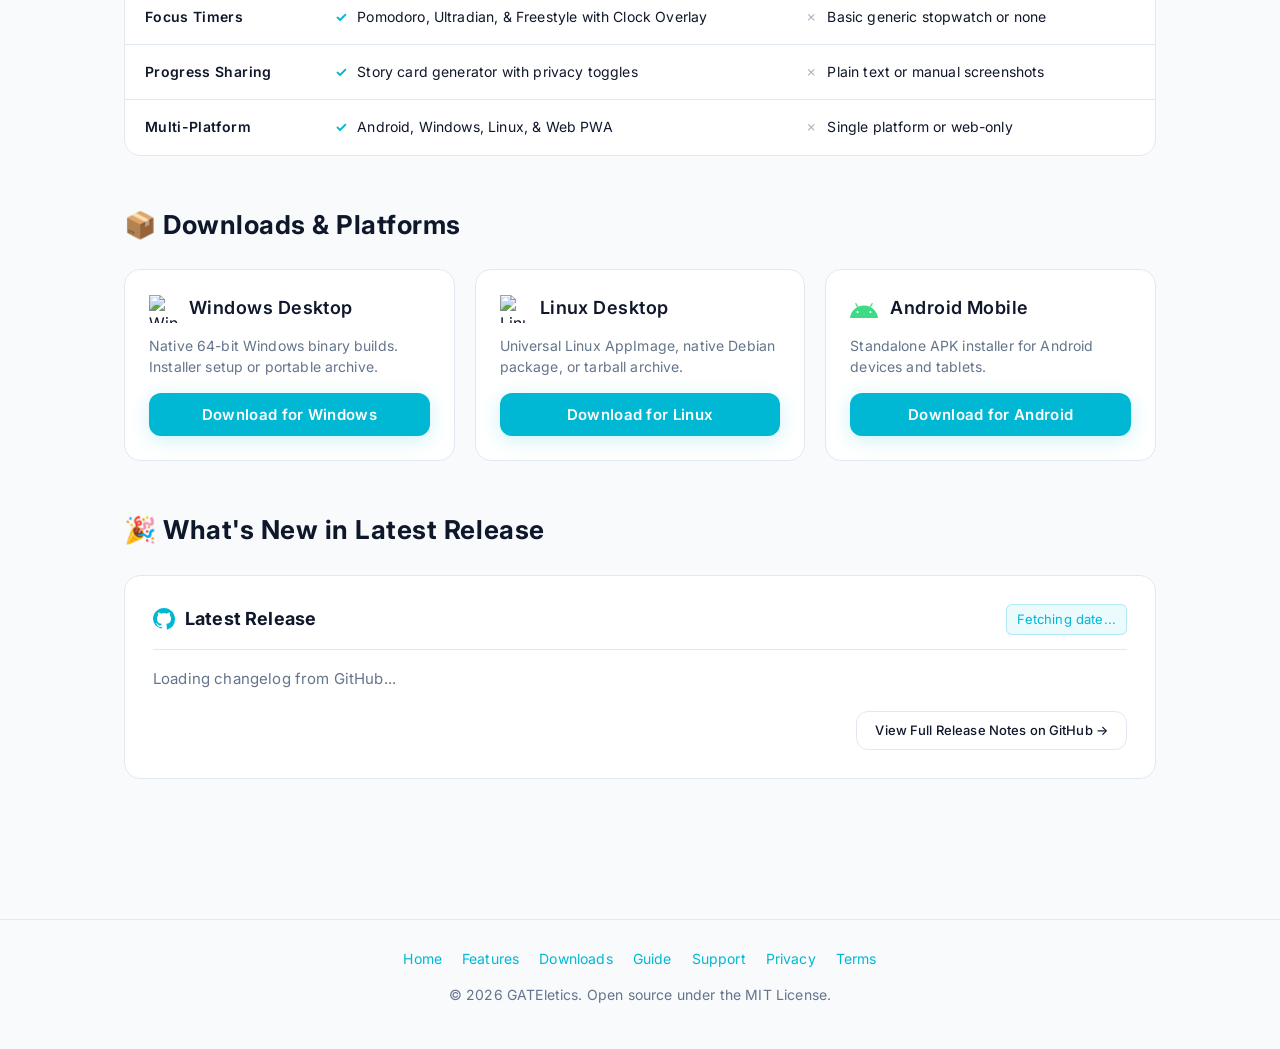
==== commit 25eda233: "docs: improve mobile responsiveness, downloads page layout, and SVG icons" ====
--- a/docs/index.html
+++ b/docs/index.html
@@ -129,8 +129,9 @@
       <div style="display: flex; justify-content: center; gap: 14px; flex-wrap: wrap;">
         <a href="https://gateletics.vercel.app/" target="_blank" class="btn-primary">
           <svg viewBox="0 0 24 24" width="18" height="18" fill="none" stroke="currentColor" stroke-width="2" stroke-linecap="round" stroke-linejoin="round">
-            <path d="M4.5 16.5c-1.5 1.26-2 5-2 5s3.74-.5 5-2c.71-.71 1.26-1.5 1.84-2.31M15.5 8.5l-3 3M16 4l-4 4M21 3l-6.5 6.5"></path>
-            <path d="M15 9l-3 3M9 15l-3 3M16.5 4.5a7.5 7.5 0 0 0-10.61 0L4.5 6l13.5 13.5 1.5-1.41a7.5 7.5 0 0 0 0-10.61z"></path>
+            <path d="M18 13v6a2 2 0 0 1-2 2H5a2 2 0 0 1-2-2V8a2 2 0 0 1 2-2h6"></path>
+            <polyline points="15 3 21 3 21 9"></polyline>
+            <line x1="10" y1="14" x2="21" y2="3"></line>
           </svg>
           Launch Web App
         </a>
--- a/docs/style.css
+++ b/docs/style.css
@@ -1,4 +1,4 @@
-@import url('https://fonts.googleapis.com/css2?family=Boldonse&family=Orbitron:wght@600;800;900&family=Plus+Jakarta+Sans:ital,wght@0,300..800;1,300..800&family=Inter:wght@400;500;600;700&display=swap');
+@import url('https://fonts.googleapis.com/css2?family=Boldonse&family=Orbitron:wght@600;800;900&family=Inter:wght@300;400;500;600;700;800&display=swap');
 
 @font-face {
   font-family: 'Boldonse';
@@ -48,23 +48,24 @@
 body {
   background-color: var(--bg-color);
   color: var(--text-main);
-  font-family: 'Plus Jakarta Sans', -apple-system, BlinkMacSystemFont, "Segoe UI", Roboto, sans-serif;
+  font-family: 'Inter', -apple-system, BlinkMacSystemFont, "Segoe UI", Roboto, sans-serif;
   margin: 0;
   padding: 0;
   line-height: 1.6;
   font-size: 16px;
+  letter-spacing: 0.01em;
   transition: background-color 0.25s ease, color 0.25s ease;
 }
 
-/* Crisp & Modern Typography Rules for Headings & Bold Text */
+/* Crisp & Spacious Typography Rules - Positive Letter-Spacing Prevents Character Collision */
 h1, h2, h3, h4, h5, h6,
 strong, b,
 .card h3,
 .guide-content h3,
 .modal-title {
-  font-family: 'Plus Jakarta Sans', -apple-system, BlinkMacSystemFont, "Segoe UI", Roboto, sans-serif;
-  font-weight: 600;
-  letter-spacing: -0.015em;
+  font-family: 'Inter', -apple-system, BlinkMacSystemFont, "Segoe UI", Roboto, sans-serif;
+  font-weight: 600;
+  letter-spacing: 0.025em;
 }
 
 /* Keyframe & Reveal Animations */
@@ -232,9 +233,10 @@
 .nav-links a,
 .nav-links a:visited {
   color: var(--text-muted) !important;
-  font-family: 'Plus Jakarta Sans', sans-serif;
+  font-family: 'Inter', sans-serif;
   font-size: 14px;
   font-weight: 500;
+  letter-spacing: 0.01em;
   text-decoration: none !important;
   transition: color 0.2s ease, transform 0.2s ease;
 }
@@ -254,9 +256,10 @@
   border-radius: 20px;
   cursor: pointer;
   color: var(--text-main);
-  font-family: 'Plus Jakarta Sans', sans-serif;
+  font-family: 'Inter', sans-serif;
   font-size: 13px;
   font-weight: 600;
+  letter-spacing: 0.01em;
   display: flex;
   align-items: center;
   gap: 6px;
@@ -318,12 +321,12 @@
 }
 
 .hero h1 {
-  font-family: 'Plus Jakarta Sans', sans-serif;
+  font-family: 'Inter', sans-serif;
   font-size: 44px;
   font-weight: 700;
   margin: 0 0 16px 0;
-  letter-spacing: -0.025em;
-  line-height: 1.18;
+  letter-spacing: 0.01em;
+  line-height: 1.2;
 }
 
 .hero p {
@@ -344,9 +347,10 @@
   gap: 8px;
   background-color: var(--accent-color);
   color: var(--btn-text) !important;
-  font-family: 'Plus Jakarta Sans', sans-serif;
+  font-family: 'Inter', sans-serif;
   font-weight: 600;
   font-size: 15px;
+  letter-spacing: 0.02em;
   padding: 12px 28px;
   border-radius: 12px;
   text-decoration: none !important;
@@ -377,9 +381,10 @@
   background-color: var(--card-bg);
   color: var(--text-main) !important;
   border: 1px solid var(--border-color);
-  font-family: 'Plus Jakarta Sans', sans-serif;
+  font-family: 'Inter', sans-serif;
   font-weight: 500;
   font-size: 15px;
+  letter-spacing: 0.01em;
   padding: 12px 24px;
   border-radius: 12px;
   text-decoration: none !important;
@@ -413,6 +418,7 @@
   gap: 8px;
   font-size: 12px;
   font-weight: 500;
+  letter-spacing: 0.01em;
   color: var(--text-muted);
   background: var(--card-bg);
   border: 1px solid var(--border-color);
@@ -428,12 +434,12 @@
 
 /* Section Titles */
 h2 {
-  font-family: 'Plus Jakarta Sans', sans-serif;
+  font-family: 'Inter', sans-serif;
   font-size: 26px;
   font-weight: 700;
   margin-top: 48px;
   margin-bottom: 24px;
-  letter-spacing: -0.02em;
+  letter-spacing: 0.02em;
 }
 
 /* Feature & Download Cards */
@@ -475,9 +481,10 @@
 }
 
 .card h3 {
-  font-family: 'Plus Jakarta Sans', sans-serif;
+  font-family: 'Inter', sans-serif;
   font-size: 18px;
   font-weight: 600;
+  letter-spacing: 0.025em;
   margin: 0;
 }
 
@@ -486,6 +493,7 @@
   font-size: 14px;
   margin: 0;
   line-height: 1.5;
+  letter-spacing: 0.01em;
   flex-grow: 1;
 }
 
@@ -559,9 +567,10 @@
 }
 
 .guide-content h3 {
-  font-family: 'Plus Jakarta Sans', sans-serif;
+  font-family: 'Inter', sans-serif;
   font-size: 19px;
   font-weight: 600;
+  letter-spacing: 0.02em;
   margin-top: 0;
   color: var(--text-main);
 }
@@ -578,6 +587,8 @@
 
 .guide-content li strong {
   color: var(--text-main);
+  font-weight: 600;
+  letter-spacing: 0.02em;
 }
 
 /* Download Choice Modal System */
@@ -635,6 +646,7 @@
   gap: 10px;
   font-size: 20px;
   font-weight: 700;
+  letter-spacing: 0.02em;
   margin: 0;
 }
 
@@ -673,6 +685,7 @@
   text-decoration: none !important;
   font-weight: 600;
   font-size: 15px;
+  letter-spacing: 0.015em;
   transition: all 0.2s ease;
 }
 
@@ -696,6 +709,76 @@
   background: var(--badge-bg);
   color: var(--accent-color);
   border: 1px solid var(--badge-border);
+}
+
+/* Icon Box Utility */
+.icon-box {
+  width: 36px;
+  height: 36px;
+  border-radius: 10px;
+  background: var(--badge-bg);
+  border: 1px solid var(--badge-border);
+  display: flex;
+  align-items: center;
+  justify-content: center;
+  color: var(--accent-color);
+  flex-shrink: 0;
+}
+
+.icon-box svg {
+  width: 20px;
+  height: 20px;
+  stroke: var(--accent-color);
+  fill: none;
+}
+
+/* Download Direct Option List Styling */
+.download-options-list {
+  display: flex;
+  flex-direction: column;
+  gap: 10px;
+  margin-top: 18px;
+}
+
+.download-opt-btn {
+  display: flex;
+  align-items: center;
+  justify-content: space-between;
+  padding: 12px 16px;
+  border-radius: 12px;
+  background: var(--bg-color);
+  border: 1px solid var(--border-color);
+  color: var(--text-main) !important;
+  text-decoration: none !important;
+  font-weight: 600;
+  font-size: 14px;
+  transition: all 0.2s cubic-bezier(0.16, 1, 0.3, 1);
+}
+
+.download-opt-btn:hover {
+  border-color: var(--accent-color);
+  background: var(--card-hover-bg);
+  transform: translateY(-2px);
+  box-shadow: 0 4px 16px var(--accent-glow);
+  text-decoration: none !important;
+}
+
+.download-opt-meta {
+  display: flex;
+  align-items: center;
+  gap: 10px;
+}
+
+.download-opt-ext {
+  font-size: 11px;
+  padding: 3px 8px;
+  border-radius: 6px;
+  background: var(--badge-bg);
+  color: var(--accent-color);
+  border: 1px solid var(--badge-border);
+  font-weight: 700;
+  letter-spacing: 0.5px;
+  text-transform: uppercase;
 }
 
 /* Reduced Motion Accessibility */
@@ -713,15 +796,100 @@
   }
 }
 
-/* Media Queries */
+/* Mobile Responsiveness & Breakpoints */
 @media (max-width: 768px) {
+  .nav-container {
+    flex-direction: column;
+    align-items: stretch;
+    gap: 12px;
+    padding: 0 16px;
+  }
+
+  .nav-controls {
+    justify-content: space-between;
+    width: 100%;
+    overflow-x: auto;
+    padding-bottom: 4px;
+    -webkit-overflow-scrolling: touch;
+    scrollbar-width: none;
+  }
+  
+  .nav-controls::-webkit-scrollbar {
+    display: none;
+  }
+
+  .nav-links {
+    display: flex;
+    gap: 14px;
+    white-space: nowrap;
+  }
+
+  .nav-links a,
+  .nav-links a:visited {
+    font-size: 13px;
+    padding: 4px 10px;
+    border-radius: 14px;
+    background: var(--badge-bg);
+    border: 1px solid var(--badge-border);
+  }
+
+  .container {
+    padding: 24px 16px 60px 16px;
+  }
+
+  .hero {
+    padding: 32px 0 28px 0;
+  }
+
   .hero h1 {
-    font-size: 34px;
-  }
+    font-size: 30px;
+  }
+
   .hero p {
-    font-size: 16px;
-  }
-  .nav-links {
-    display: none;
-  }
-}
+    font-size: 15px;
+  }
+
+  .grid {
+    grid-template-columns: 1fr;
+    gap: 16px;
+  }
+
+  .comp-container {
+    overflow-x: auto;
+    -webkit-overflow-scrolling: touch;
+  }
+
+  .comp-table {
+    min-width: 560px;
+  }
+}
+
+@media (max-width: 480px) {
+  .hero h1 {
+    font-size: 26px;
+  }
+
+  .logo-box {
+    width: 76px;
+    height: 76px;
+    border-radius: 18px;
+  }
+
+  .hero-logo-img {
+    width: 48px;
+    height: 48px;
+  }
+
+  .btn-primary,
+  .btn-secondary {
+    width: 100%;
+    justify-content: center;
+    padding: 12px 20px;
+    font-size: 14px;
+  }
+
+  .card {
+    padding: 18px;
+  }
+}
+
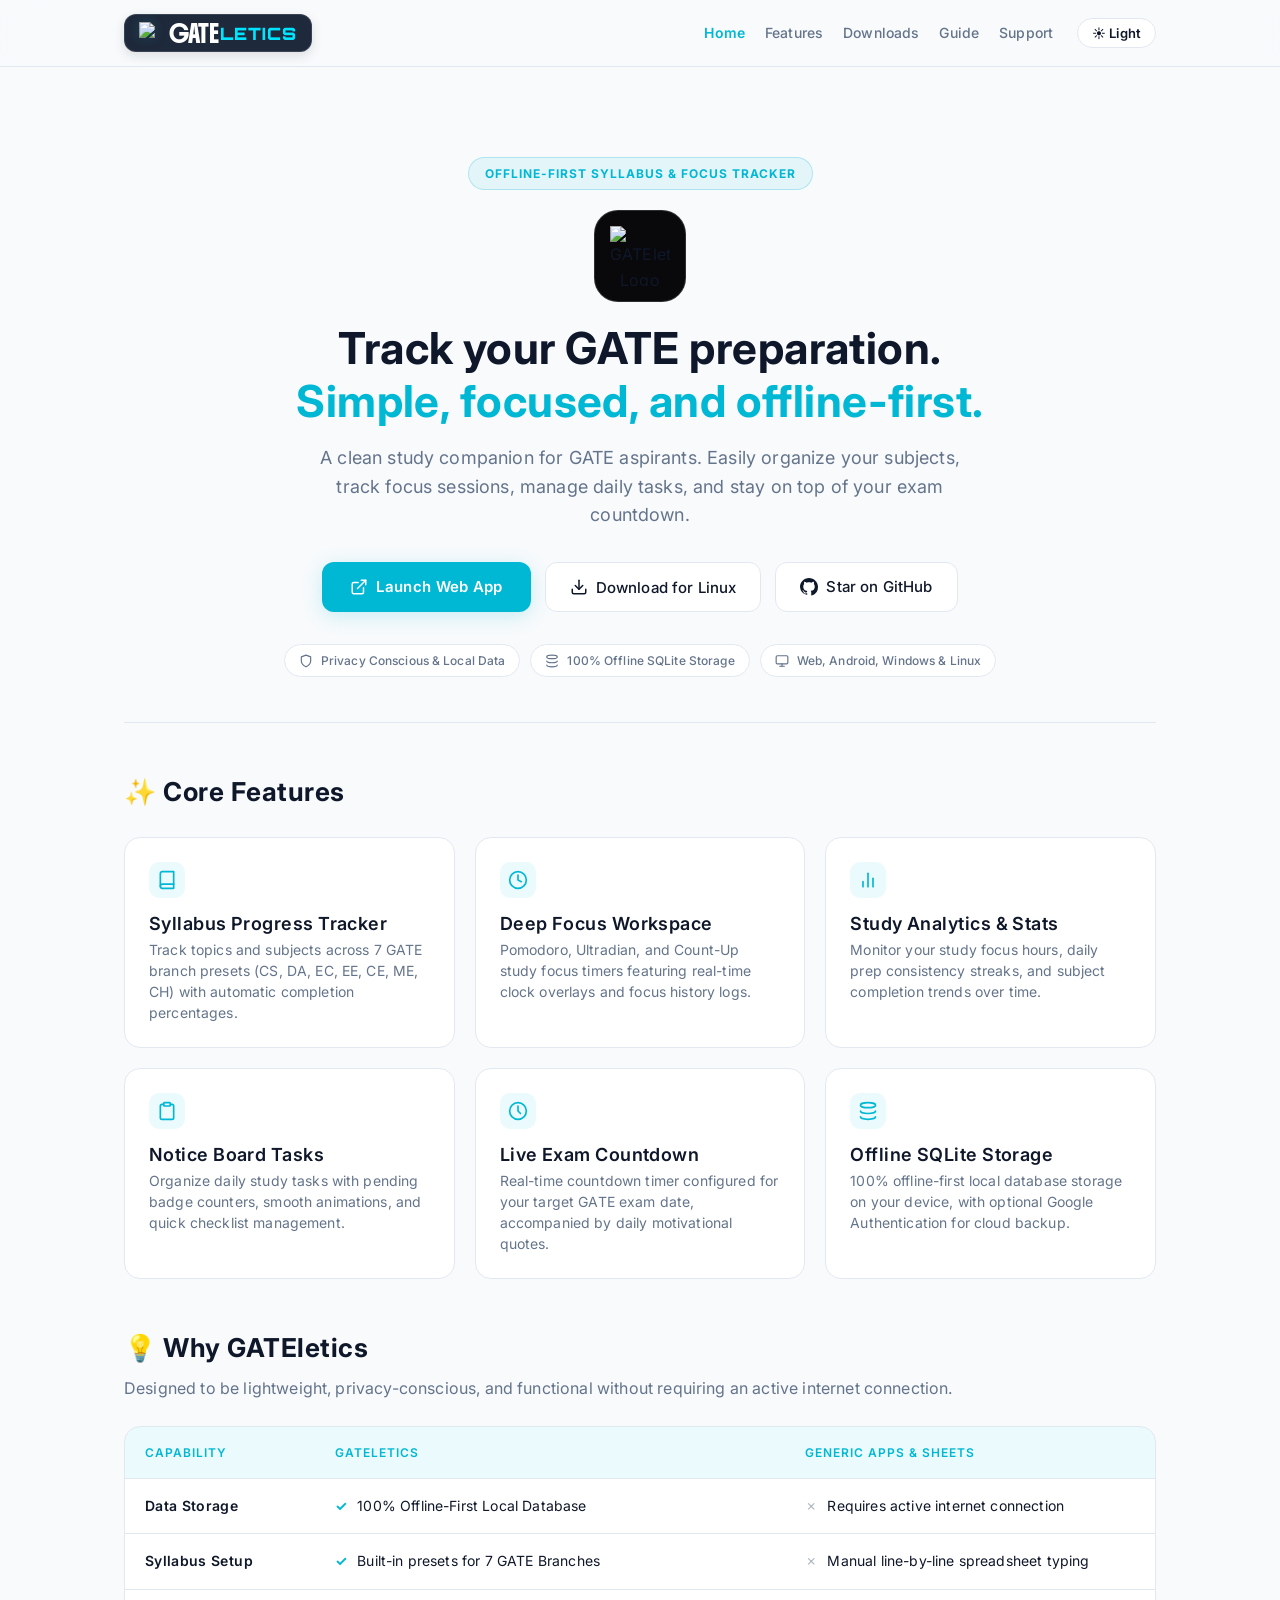
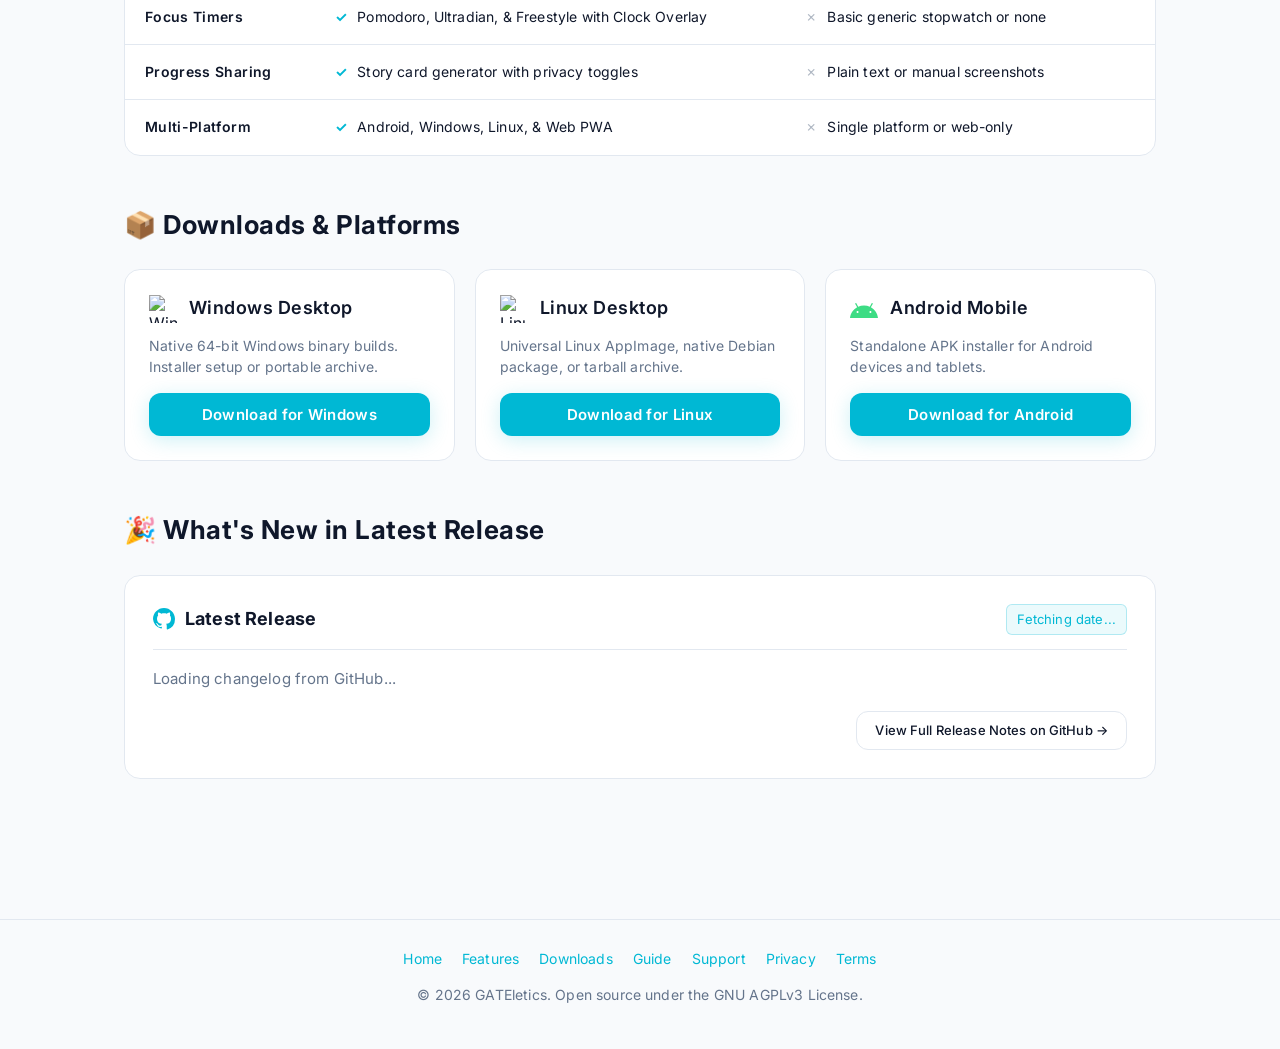
==== commit 03dbda72: "chore: relicense project from MIT to GNU AGPLv3" ====
--- a/docs/index.html
+++ b/docs/index.html
@@ -41,9 +41,9 @@
   <meta name="twitter:image" content="https://vishnunandan555.github.io/gateletics/logo_trans_cropped.png">
 
   <!-- Favicons for Google Search & Browsers -->
-  <link rel="icon" type="image/png" sizes="32x32" href="favicon.png">
-  <link rel="icon" type="image/png" sizes="192x192" href="favicon-192.png">
-  <link rel="apple-touch-icon" href="apple-touch-icon.png">
+  <link rel="icon" type="image/png" sizes="192x192" href="https://vishnunandan555.github.io/gateletics/favicon-192.png">
+  <link rel="icon" type="image/png" sizes="32x32" href="https://vishnunandan555.github.io/gateletics/favicon.png">
+  <link rel="apple-touch-icon" sizes="192x192" href="https://vishnunandan555.github.io/gateletics/favicon-192.png">
 
   <!-- JSON-LD Structured Data -->
   <script type="application/ld+json">
@@ -384,20 +384,8 @@
     </div>
   </div>
 
-  <footer style="margin-top: 60px; padding: 28px 0; border-top: 1px solid var(--border-color); text-align: center; color: var(--text-muted); font-size: 14px;">
-    <div class="container" style="padding-top: 0; padding-bottom: 0;">
-      <div style="display: flex; justify-content: center; gap: 20px; flex-wrap: wrap; margin-bottom: 14px;">
-        <a href="index.html">Home</a>
-        <a href="features.html">Features</a>
-        <a href="downloads.html">Downloads</a>
-        <a href="guide.html">Guide</a>
-        <a href="support.html">Support</a>
-        <a href="privacy.html">Privacy</a>
-        <a href="terms.html">Terms</a>
-      </div>
-      <p>© 2026 GATEletics. Open source under the MIT License.</p>
-    </div>
-  </footer>
+  <div id="site-footer"></div>
+  <script src="shared-components.js"></script>
 
   <script>
     // Global Storage for Live Download Links
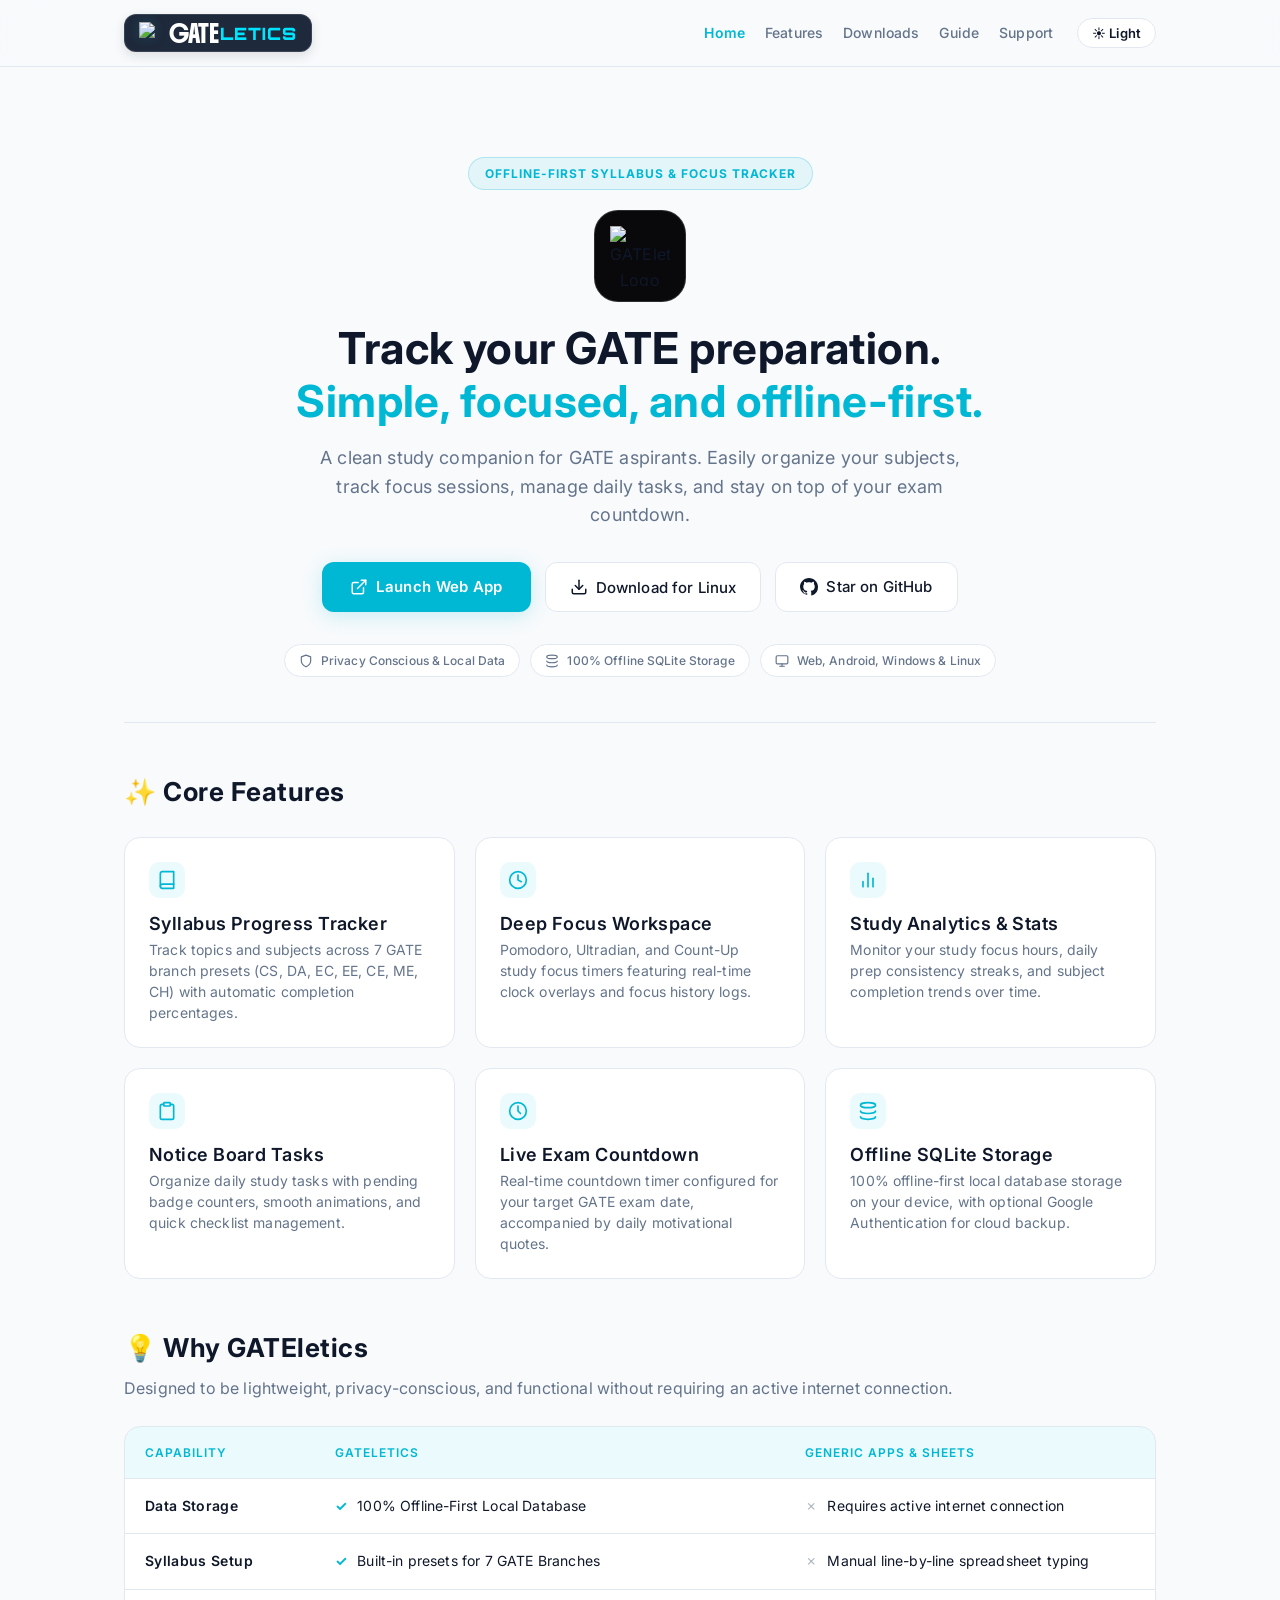
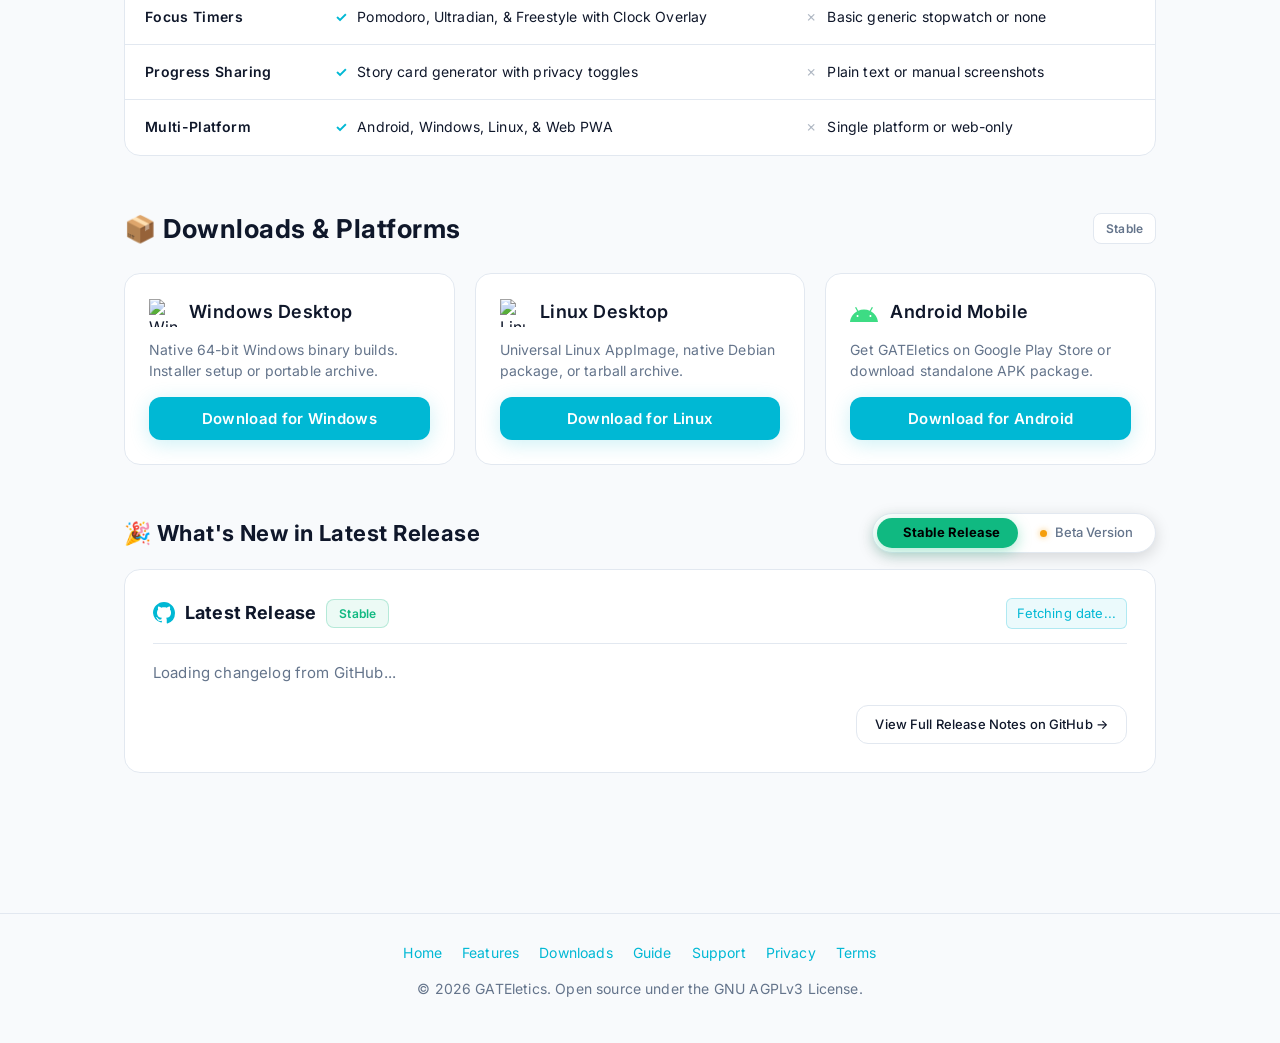
==== commit 272b8bd7: "feat: add release track switcher to downloads page and update mobile store links" ====
--- a/docs/index.html
+++ b/docs/index.html
@@ -299,7 +299,12 @@
     </div>
 
     <!-- Interactive Platform Action Buttons (Home Screen Downloads Section) -->
-    <h2 id="downloads">📦 Downloads & Platforms</h2>
+    <div style="display: flex; align-items: center; justify-content: space-between; flex-wrap: wrap; gap: 12px; margin-top: 52px; margin-bottom: 18px;">
+      <h2 id="downloads" style="margin: 0;">📦 Downloads & Platforms</h2>
+      <span id="home-stable-version-box" style="font-size: 12px; font-weight: 600; padding: 5px 12px; border-radius: 8px; background: var(--card-bg); border: 1px solid var(--border-color); color: var(--text-muted); display: inline-flex; align-items: center;">
+        Stable
+      </span>
+    </div>
     <div class="grid">
       <!-- Windows Button Card -->
       <div class="card" style="justify-content: space-between;">
@@ -333,12 +338,12 @@
       <div class="card" style="justify-content: space-between;">
         <div>
           <div class="card-header-layout">
-            <svg viewBox="0 0 24 24" width="28" height="28" fill="#3DDC84" aria-hidden="true">
+            <svg viewBox="0 0 24 24" width="28" height="28" fill="#3DDC84" style="width: 28px; height: 28px; flex-shrink: 0;" aria-hidden="true">
               <path d="M17.523 15.3414C17.0604 15.3414 16.6854 14.9664 16.6854 14.5038C16.6854 14.0412 17.0604 13.6662 17.523 13.6662C17.9856 13.6662 18.3606 14.0412 18.3606 14.5038C18.3606 14.9664 17.9856 15.3414 17.523 15.3414ZM6.47702 15.3414C6.01442 15.3414 5.63942 14.9664 5.63942 14.5038C5.63942 14.0412 6.01442 13.6662 6.47702 13.6662C6.93962 13.6662 7.31462 14.0412 7.31462 14.5038C7.31462 14.9664 6.93962 15.3414 6.47702 15.3414ZM17.8854 10.4288L19.4674 7.68878C19.6104 7.44078 19.5254 7.12378 19.2774 6.98078C19.0294 6.83778 18.7124 6.92278 18.5694 7.17078L16.9534 9.97078C15.4674 9.29078 13.7914 8.90878 12.0004 8.90878C10.2094 8.90878 8.53342 9.29078 7.04742 9.97078L5.43142 7.17078C5.28842 6.92278 4.97142 6.83778 4.72342 6.98078C4.47542 7.12378 4.39042 7.44078 4.53342 7.68878L6.11542 10.4288C2.69342 12.2988 0.354418 15.6888 0.000418427 19.7428H24.0004C23.6464 15.6888 21.3074 12.2988 17.8854 10.4288Z"/>
             </svg>
             <h3>Android Mobile</h3>
           </div>
-          <p>Standalone APK installer for Android devices and tablets.</p>
+          <p>Get GATEletics on Google Play Store or download standalone APK package.</p>
         </div>
         <button onclick="openDownloadModal('android')" class="btn-primary" style="margin-top: 16px; justify-content: center; width: 100%;">
           Download for Android
@@ -347,14 +352,30 @@
     </div>
 
     <!-- What's New Section (GitHub Latest Release Notes) -->
-    <h2 id="whats-new">🎉 What's New in Latest Release</h2>
-    <div class="card" style="margin-top: 16px; padding: 28px; position: relative;">
+    <div class="whats-new-header">
+      <h2 id="whats-new" class="whats-new-title">🎉 What's New in Latest Release</h2>
+      <div class="track-switcher-wrap">
+        <div class="track-switcher" role="tablist" aria-label="Release Track">
+          <button id="track-prod-btn" class="track-tab active" role="tab" aria-selected="true" onclick="setReleaseTrack('prod')">
+            <span class="track-dot prod-dot"></span>
+            Stable Release
+          </button>
+          <button id="track-beta-btn" class="track-tab" role="tab" aria-selected="false" onclick="setReleaseTrack('beta')">
+            <span class="track-dot beta-dot"></span>
+            Beta Version
+          </button>
+        </div>
+      </div>
+    </div>
+
+    <div class="card" style="margin-top: 8px; padding: 28px; position: relative;">
       <div style="display: flex; align-items: center; justify-content: space-between; flex-wrap: wrap; gap: 12px; margin-bottom: 16px; border-bottom: 1px solid var(--border-color); padding-bottom: 14px;">
         <div style="display: flex; align-items: center; gap: 10px;">
           <svg viewBox="0 0 16 16" width="22" height="22" fill="var(--accent-color)" aria-hidden="true">
             <path d="M8 0c4.42 0 8 3.58 8 8a8.013 8.013 0 0 1-5.45 7.59c-.4.08-.55-.17-.55-.38 0-.27.01-1.13.01-2.2 0-.75-.25-1.23-.54-1.48 1.78-.2 3.65-.88 3.65-3.95 0-.88-.31-1.59-.82-2.15.08-.2.36-1.02-.08-2.12 0 0-.67-.22-2.2.82-.64-.18-1.32-.27-2-.27-.68 0-1.36.09-2 .27-1.53-1.03-2.2-.82-2.2-.82-.44 1.1-.16 1.92-.08 2.12-.51.56-.82 1.28-.82 2.15 0 3.06 1.86 3.75 3.64 3.95-.23.2-.44.55-.51 1.07-.46.21-1.61.55-2.33-.66-.15-.24-.6-.83-1.23-.82-.67.01-.27.38.01.53.34.19.73.9.82 1.13.16.45.68 1.35 3.12.88 0 .48.01.9.01.9 0 .21-.15.46-.55.38A7.995 7.995 0 0 1 0 8c0-4.42 3.58-8 8-8Z"></path>
           </svg>
           <span id="release-version" style="font-weight: 700; font-size: 18px;">Latest Release</span>
+          <span id="release-track-badge" class="track-badge track-badge-prod">Stable</span>
         </div>
         <span id="release-date" class="modal-option-badge" style="font-size: 13px; padding: 4px 10px;">Fetching date...</span>
       </div>
@@ -364,7 +385,7 @@
       </div>
 
       <div style="margin-top: 20px; text-align: right;">
-        <a href="https://github.com/vishnunandan555/gateletics/releases/latest" target="_blank" class="btn-secondary" style="font-size: 13px; padding: 8px 18px;">
+        <a id="release-github-link" href="https://github.com/vishnunandan555/gateletics/releases" target="_blank" class="btn-secondary" style="font-size: 13px; padding: 8px 18px;">
           View Full Release Notes on GitHub →
         </a>
       </div>
@@ -388,7 +409,7 @@
   <script src="shared-components.js"></script>
 
   <script>
-    // Global Storage for Live Download Links
+    // Global Storage for Live Download Links & Release Tracks
     const releaseLinks = {
       winInstaller: '#',
       winZip: '#',
@@ -400,15 +421,130 @@
 
     let detectedOS = 'all';
 
-    // Theme Toggle Functionality
-    const themeToggleBtn = document.getElementById('theme-toggle');
-    themeToggleBtn.addEventListener('click', () => {
-      const currentTheme = document.documentElement.getAttribute('data-theme');
-      const newTheme = currentTheme === 'dark' ? 'light' : 'dark';
-      document.documentElement.setAttribute('data-theme', newTheme);
-      localStorage.setItem('theme', newTheme);
-      themeToggleBtn.textContent = newTheme === 'dark' ? '🌙 Dark' : '☀️ Light';
-    });
+    // Global State for Release Tracks
+    let releaseData = {
+      prod: null,
+      beta: null
+    };
+    let activeTrack = localStorage.getItem('release_track') || 'prod';
+
+
+    // Populate Stable Release Links for Home Page Modals & Buttons
+    function populateStableDownloadLinks(prodData) {
+      if (!prodData) return;
+      const verTag = prodData.tag_name || prodData.name || '';
+      const stableBox = document.getElementById('home-stable-version-box');
+      if (stableBox) {
+        stableBox.textContent = verTag ? `Stable ${verTag}` : 'Stable';
+      }
+
+      if (!prodData.assets) return;
+      const assets = prodData.assets;
+      releaseLinks.winInstaller = '#';
+      releaseLinks.winZip = '#';
+      releaseLinks.linuxAppImage = '#';
+      releaseLinks.linuxDeb = '#';
+      releaseLinks.linuxTar = '#';
+      releaseLinks.androidApk = '#';
+
+      assets.forEach(asset => {
+        const name = asset.name;
+        const url = asset.browser_download_url;
+
+        if (name.endsWith('.apk')) {
+          releaseLinks.androidApk = url;
+        } else if (name.includes('windows') && name.endsWith('-setup.exe')) {
+          releaseLinks.winInstaller = url;
+        } else if (name.includes('windows') && name.endsWith('.zip')) {
+          releaseLinks.winZip = url;
+        } else if (name.includes('linux') && name.endsWith('.AppImage')) {
+          releaseLinks.linuxAppImage = url;
+        } else if (name.includes('linux') && name.endsWith('.deb')) {
+          releaseLinks.linuxDeb = url;
+        } else if (name.includes('linux') && name.endsWith('.tar.gz')) {
+          releaseLinks.linuxTar = url;
+        }
+      });
+    }
+
+    // Switch Track Handler (What's New Section)
+    function setReleaseTrack(track) {
+      activeTrack = track;
+      localStorage.setItem('release_track', track);
+
+      const prodBtn = document.getElementById('track-prod-btn');
+      const betaBtn = document.getElementById('track-beta-btn');
+      if (prodBtn && betaBtn) {
+        if (track === 'prod') {
+          prodBtn.classList.add('active');
+          prodBtn.setAttribute('aria-selected', 'true');
+          betaBtn.classList.remove('active');
+          betaBtn.setAttribute('aria-selected', 'false');
+        } else {
+          betaBtn.classList.add('active');
+          betaBtn.setAttribute('aria-selected', 'true');
+          prodBtn.classList.remove('active');
+          prodBtn.setAttribute('aria-selected', 'false');
+        }
+      }
+
+      const data = releaseData[track];
+      if (data) {
+        renderRelease(data, track);
+      }
+    }
+
+    function renderRelease(data, track) {
+      if (!data) return;
+
+      // Populate What's New Section
+      const versionEl = document.getElementById('release-version');
+      const dateEl = document.getElementById('release-date');
+      const bodyEl = document.getElementById('whats-new-body');
+      const badgeEl = document.getElementById('release-track-badge');
+      const githubLinkEl = document.getElementById('release-github-link');
+
+      if (versionEl) versionEl.textContent = data.name || data.tag_name || (track === 'beta' ? 'Beta Version' : 'Stable Release');
+      
+      if (badgeEl) {
+        if (track === 'beta') {
+          badgeEl.className = 'track-badge track-badge-beta';
+          badgeEl.textContent = 'Beta';
+        } else {
+          badgeEl.className = 'track-badge track-badge-prod';
+          badgeEl.textContent = 'Stable';
+        }
+      }
+
+      if (dateEl && data.published_at) {
+        const pubDate = new Date(data.published_at);
+        dateEl.textContent = pubDate.toLocaleDateString('en-US', { month: 'short', day: 'numeric', year: 'numeric' });
+      }
+
+      if (githubLinkEl) {
+        githubLinkEl.href = data.html_url || 'https://github.com/vishnunandan555/gateletics/releases';
+      }
+
+      if (bodyEl) {
+        if (data.body) {
+          const rawNotes = data.body;
+          const formattedNotes = rawNotes
+            .split('\n')
+            .filter(line => line.trim().length > 0)
+            .map(line => {
+              let clean = line.replace(/^[#*-\s]+/, '').trim();
+              if (line.startsWith('#')) {
+                return `<strong style="display:block; color: var(--text-main); font-size: 16px; margin-top: 10px; margin-bottom: 4px;">${clean}</strong>`;
+              }
+              return `<div style="display: flex; align-items: flex-start; gap: 8px; margin-bottom: 6px;"><span style="color: var(--accent-color);">•</span> <span>${clean}</span></div>`;
+            })
+            .join('');
+          bodyEl.innerHTML = formattedNotes;
+        } else {
+          bodyEl.innerHTML = '<p>No release notes provided for this version.</p>';
+        }
+      }
+    }
 
     // Detect User OS on Page Load
     function detectUserOS() {
@@ -442,7 +578,7 @@
       optionsEl.innerHTML = '';
 
       if (platform === 'windows') {
-        titleEl.textContent = 'Download for Windows';
+        titleEl.textContent = 'Download for Windows (Stable Release)';
         optionsEl.innerHTML = `
           <a href="${releaseLinks.winInstaller}" class="modal-option-btn">
             <div class="modal-option-info">
@@ -458,7 +594,7 @@
           </a>
         `;
       } else if (platform === 'linux') {
-        titleEl.textContent = 'Download for Linux';
+        titleEl.textContent = 'Download for Linux (Stable Release)';
         optionsEl.innerHTML = `
           <a href="${releaseLinks.linuxAppImage}" class="modal-option-btn">
             <div class="modal-option-info">
@@ -480,8 +616,18 @@
           </a>
         `;
       } else if (platform === 'android') {
-        titleEl.textContent = 'Download for Android';
+        titleEl.textContent = 'Download for Android (Stable Release)';
         optionsEl.innerHTML = `
+          <a href="https://play.google.com/store/apps/details?id=com.vishnunandan.gateletics" target="_blank" class="google-play-badge-link" style="margin-bottom: 8px;" title="Get it on Google Play">
+            <svg class="google-play-badge-svg" viewBox="0 0 135 40" fill="none" xmlns="http://www.w3.org/2000/svg">
+              <rect class="play-badge-bg" width="135" height="40" rx="6" fill="white"/>
+              <path class="play-badge-text" d="M68.137 21.752c-2.352 0-4.269 1.788-4.269 4.253 0 2.45 1.917 4.253 4.269 4.253s4.269-1.804 4.269-4.253c0-2.465-1.917-4.253-4.269-4.253m0 6.831c-1.289 0-2.401-1.063-2.401-2.578 0-1.53 1.112-2.578 2.401-2.578s2.4 1.047 2.4 2.578c0 1.514-1.111 2.578-2.4 2.578m-9.314-6.83c-2.352 0-4.269 1.787-4.269 4.252 0 2.45 1.917 4.253 4.269 4.253s4.269-1.804 4.269-4.253c.001-2.465-1.917-4.253-4.269-4.253m0 6.83c-1.289 0-2.4-1.063-2.4-2.578 0-1.53 1.112-2.578 2.4-2.578 1.289 0 2.4 1.047 2.4 2.578.001 1.514-1.111 2.578-2.4 2.578M47.745 24.86h4.318c-.129 1.015-.467 1.756-.983 2.272-.628.628-1.611 1.321-3.335 1.321-2.658 0-4.736-2.143-4.736-4.8 0-2.659 2.078-4.802 4.736-4.802 1.434 0 2.481.564 3.254 1.29l1.273-1.274c-1.079-1.03-2.513-1.82-4.527-1.82-3.641 0-6.702 2.963-6.702 6.604s3.061 6.605 6.702 6.605c1.965 0 3.448-.644 4.608-1.853 1.192-1.192 1.563-2.868 1.563-4.22a6 6 0 0 0-.097-1.129h-6.074zm45.308-.403c-.354-.95-1.434-2.707-3.641-2.707-2.191 0-4.011 1.724-4.011 4.253 0 2.384 1.804 4.253 4.221 4.253 1.949 0 3.077-1.192 3.544-1.885l-1.45-.967c-.483.71-1.144 1.176-2.094 1.176-.951 0-1.627-.435-2.062-1.289l5.687-2.352zm-5.8 1.418c-.048-1.643 1.273-2.48 2.223-2.48.741 0 1.369.37 1.579.901zM82.629 30h1.869V17.5h-1.869zm-3.061-7.298h-.064c-.419-.499-1.224-.95-2.239-.95-2.127 0-4.076 1.868-4.076 4.268 0 2.384 1.949 4.237 4.076 4.237 1.015 0 1.82-.45 2.239-.967h.064v.612c0 1.627-.87 2.497-2.272 2.497-1.144 0-1.853-.822-2.143-1.514l-1.627.677c.467 1.128 1.708 2.513 3.77 2.513 2.191 0 4.044-1.289 4.044-4.43V22.01h-1.772zm-2.142 5.881c-1.289 0-2.368-1.079-2.368-2.562 0-1.498 1.079-2.594 2.368-2.594 1.273 0 2.271 1.095 2.271 2.594 0 1.482-.998 2.562-2.271 2.562M101.807 17.5h-4.471V30h1.865v-4.736h2.605c2.068 0 4.101-1.497 4.101-3.882s-2.032-3.883-4.1-3.883m.048 6.025h-2.654V19.24h2.654c1.395 0 2.187 1.155 2.187 2.143 0 .968-.792 2.142-2.187 2.142m11.532-1.795c-1.351 0-2.75.595-3.329 1.914l1.657.692c.354-.692 1.013-.917 1.705-.917.965 0 1.946.58 1.962 1.608v.13c-.338-.194-1.062-.484-1.946-.484-1.785 0-3.603.981-3.603 2.815 0 1.673 1.464 2.75 3.104 2.75 1.255 0 1.946-.563 2.38-1.222h.064v.965h1.801v-4.793c0-2.22-1.656-3.458-3.795-3.458m-.226 6.851c-.611 0-1.464-.306-1.464-1.06 0-.966 1.062-1.336 1.978-1.336.82 0 1.206.177 1.705.418a2.26 2.26 0 0 1-2.219 1.978m10.583-6.578-2.139 5.42h-.064l-2.219-5.42h-2.01l3.329 7.575-1.898 4.214h1.946l5.131-11.789zM106.937 30h1.866V17.5h-1.866zM47.376 9.791h-2.908v.721h2.179c-.059.586-.294 1.047-.687 1.382s-.897.503-1.492.503a2.25 2.25 0 0 1-1.659-.679c-.444-.46-.671-1.03-.671-1.718s.227-1.257.671-1.718a2.26 2.26 0 0 1 1.659-.678c.335 0 .654.058.947.184q.438.189.712.528l.553-.553a2.5 2.5 0 0 0-.963-.662 3.3 3.3 0 0 0-1.249-.235q-1.308 0-2.212.905-.906.908-.905 2.23 0 1.322.905 2.228.904.906 2.212.905c.913 0 1.642-.293 2.204-.888.494-.494.746-1.165.746-2.003 0-.142-.017-.293-.042-.452M48.524 7v6h3.503v-.737h-2.732v-1.902h2.463v-.72h-2.463V7.737h2.732V7zm8.429.738V7H52.83v.738h1.676V13h.771V7.738zM60.708 7h-.771v6h.77zm5.095.738V7H61.68v.738h1.676V13h.77V7.738zm7.802.042c-.595-.612-1.324-.914-2.196-.914q-1.305 0-2.196.905c-.595.595-.888 1.341-.888 2.23 0 .888.293 1.633.888 2.228q.891.906 2.196.905c.863 0 1.601-.3 2.196-.905.595-.595.888-1.34.888-2.229 0-.88-.293-1.625-.888-2.22m-3.838.502c.444-.452.988-.678 1.642-.678q.98 0 1.634.678c.444.445.662 1.023.662 1.718s-.218 1.274-.662 1.718q-.654.68-1.634.68c-.654 0-1.198-.227-1.642-.68q-.654-.676-.654-1.718 0-1.04.654-1.718m6.578.981-.033-1.157h.033L79.396 13h.804V7h-.771v3.512l.034 1.156h-.034L76.513 7h-.938v6h.77z" fill="#292929"/>
+              <path d="m20.717 19.425-10.647 11.3.002.006a2.873 2.873 0 0 0 4.236 1.735l.034-.02 11.984-6.915z" fill="#EB4335"/>
+              <path d="m31.49 17.5-.01-.006-5.174-3-5.83 5.187 5.85 5.848 5.147-2.97a2.876 2.876 0 0 0 .017-5.058" fill="#FABC13"/>
+              <path d="M10.07 9.278a2.8 2.8 0 0 0-.097.74v19.967q0 .387.097.74l11.014-11.011z" fill="#547DBF"/>
+              <path d="m20.795 20 5.511-5.508-11.97-6.94a2.878 2.878 0 0 0-4.265 1.723v.003z" fill="#30A851"/>
+            </svg>
+          </a>
           <a href="${releaseLinks.androidApk}" class="modal-option-btn">
             <div class="modal-option-info">
               <span>Standalone Package (.apk)</span>
@@ -521,67 +667,38 @@
       }
     }
 
-    // Dynamic Latest Release Asset & Changelog Fetcher
-    async function fetchLatestRelease() {
+    // Dynamic Release Track Asset & Changelog Fetcher
+    async function fetchReleases() {
       try {
-        const response = await fetch('https://api.github.com/repos/vishnunandan555/gateletics/releases/latest');
-        if (!response.ok) return;
-        const data = await response.json();
-        const assets = data.assets || [];
-
-        assets.forEach(asset => {
-          const name = asset.name;
-          const url = asset.browser_download_url;
-
-          if (name.endsWith('.apk')) {
-            releaseLinks.androidApk = url;
-          } else if (name.includes('windows') && name.endsWith('-setup.exe')) {
-            releaseLinks.winInstaller = url;
-          } else if (name.includes('windows') && name.endsWith('.zip')) {
-            releaseLinks.winZip = url;
-          } else if (name.includes('linux') && name.endsWith('.AppImage')) {
-            releaseLinks.linuxAppImage = url;
-          } else if (name.includes('linux') && name.endsWith('.deb')) {
-            releaseLinks.linuxDeb = url;
-          } else if (name.includes('linux') && name.endsWith('.tar.gz')) {
-            releaseLinks.linuxTar = url;
+        const response = await fetch('https://api.github.com/repos/vishnunandan555/gateletics/releases');
+        if (!response.ok) {
+          const fallbackRes = await fetch('https://api.github.com/repos/vishnunandan555/gateletics/releases/latest');
+          if (fallbackRes.ok) {
+            const fallbackData = await fallbackRes.json();
+            releaseData.prod = fallbackData;
+            releaseData.beta = fallbackData;
           }
-        });
-
-        // Populate What's New Section
-        const versionEl = document.getElementById('release-version');
-        const dateEl = document.getElementById('release-date');
-        const bodyEl = document.getElementById('whats-new-body');
-
-        if (versionEl) versionEl.textContent = data.name || data.tag_name || 'Latest Release';
-        if (dateEl && data.published_at) {
-          const pubDate = new Date(data.published_at);
-          dateEl.textContent = pubDate.toLocaleDateString('en-US', { month: 'short', day: 'numeric', year: 'numeric' });
+        } else {
+          const allReleases = await response.json();
+          if (allReleases && allReleases.length > 0) {
+            // Beta shows latest release (prerelease or normal)
+            releaseData.beta = allReleases[0];
+            // Production shows latest proper release (prerelease === false)
+            releaseData.prod = allReleases.find(r => !r.prerelease) || allReleases[0];
+          }
         }
-
-        if (bodyEl && data.body) {
-          const rawNotes = data.body;
-          const formattedNotes = rawNotes
-            .split('\n')
-            .filter(line => line.trim().length > 0)
-            .map(line => {
-              let clean = line.replace(/^[#*-\s]+/, '').trim();
-              if (line.startsWith('#')) {
-                return `<strong style="display:block; color: var(--text-main); font-size: 16px; margin-top: 10px; margin-bottom: 4px;">${clean}</strong>`;
-              }
-              return `<div style="display: flex; align-items: flex-start; gap: 8px; margin-bottom: 6px;"><span style="color: var(--accent-color);">•</span> <span>${clean}</span></div>`;
-            })
-            .join('');
-          bodyEl.innerHTML = formattedNotes;
+      } catch (e) {
+        console.error('Failed to fetch release tracks:', e);
+      } finally {
+        if (releaseData.prod) {
+          populateStableDownloadLinks(releaseData.prod);
         }
-
-      } catch (e) {
-        console.error('Failed to fetch latest release assets:', e);
+        setReleaseTrack(activeTrack);
       }
     }
 
     detectUserOS();
-    fetchLatestRelease();
+    fetchReleases();
   </script>
 </body>
 
--- a/docs/style.css
+++ b/docs/style.css
@@ -740,7 +740,11 @@
   margin-top: 18px;
 }
 
-.download-opt-btn {
+.download-opt-btn,
+.download-opt-btn:visited,
+.download-opt-btn:active,
+.download-opt-btn:focus,
+.download-opt-btn > span:first-child {
   display: flex;
   align-items: center;
   justify-content: space-between;
@@ -755,18 +759,42 @@
   transition: all 0.2s cubic-bezier(0.16, 1, 0.3, 1);
 }
 
+.download-opt-btn > span:first-child {
+  padding: 0;
+  border: none;
+  background: transparent;
+}
+
 .download-opt-btn:hover {
   border-color: var(--accent-color);
   background: var(--card-hover-bg);
   transform: translateY(-2px);
   box-shadow: 0 4px 16px var(--accent-glow);
   text-decoration: none !important;
+  color: var(--text-main) !important;
+}
+
+.download-opt-btn:hover > span:first-child {
+  color: var(--text-main) !important;
 }
 
 .download-opt-meta {
   display: flex;
-  align-items: center;
-  gap: 10px;
+  flex-direction: column;
+  align-items: flex-start;
+  gap: 2px;
+}
+
+.download-opt-filename {
+  font-size: 11px;
+  font-family: ui-monospace, SFMono-Regular, Menlo, Monaco, Consolas, "Liberation Mono", "Courier New", monospace;
+  color: var(--text-muted);
+  font-weight: 400;
+  white-space: nowrap;
+  overflow: hidden;
+  text-overflow: ellipsis;
+  max-width: 180px;
+  display: block;
 }
 
 .download-opt-ext {
@@ -893,3 +921,190 @@
   }
 }
 
+/* Release Track Switcher Component */
+.whats-new-header {
+  display: flex;
+  align-items: center;
+  justify-content: space-between;
+  flex-wrap: wrap;
+  gap: 16px;
+  margin-top: 48px;
+  margin-bottom: 16px;
+}
+
+.whats-new-title {
+  margin: 0;
+  display: flex;
+  align-items: center;
+  gap: 8px;
+  font-size: 22px;
+  line-height: 1.2;
+}
+
+.track-switcher-wrap {
+  display: inline-flex;
+  align-items: center;
+  gap: 8px;
+}
+
+.track-switcher {
+  display: inline-flex;
+  align-items: center;
+  background: var(--card-bg);
+  border: 1px solid var(--border-color);
+  border-radius: 30px;
+  padding: 4px;
+  gap: 4px;
+  box-shadow: 0 4px 16px rgba(0, 0, 0, 0.15);
+}
+
+.track-tab {
+  display: inline-flex;
+  align-items: center;
+  justify-content: center;
+  gap: 8px;
+  padding: 7px 18px;
+  border-radius: 24px;
+  border: none;
+  background: transparent;
+  color: var(--text-muted);
+  font-family: inherit;
+  font-size: 13px;
+  font-weight: 500;
+  line-height: 1.2;
+  cursor: pointer;
+  transition: all 0.3s cubic-bezier(0.16, 1, 0.3, 1);
+  outline: none;
+  user-select: none;
+}
+
+.track-tab:hover {
+  color: var(--text-main);
+  background: rgba(255, 255, 255, 0.05);
+}
+
+[data-theme="light"] .track-tab:hover {
+  background: rgba(0, 0, 0, 0.04);
+}
+
+#track-prod-btn.active {
+  background: #10b981;
+  color: #000000 !important;
+  font-weight: 700;
+  box-shadow: 0 4px 14px rgba(16, 185, 129, 0.35);
+}
+
+#track-beta-btn.active {
+  background: #f59e0b;
+  color: #000000 !important;
+  font-weight: 700;
+  box-shadow: 0 4px 14px rgba(245, 158, 11, 0.35);
+}
+
+.track-dot {
+  width: 7px;
+  height: 7px;
+  border-radius: 50%;
+  display: inline-block;
+  transition: all 0.25s cubic-bezier(0.16, 1, 0.3, 1);
+  flex-shrink: 0;
+}
+
+.track-tab.active .track-dot {
+  width: 0;
+  height: 0;
+  margin: 0;
+  opacity: 0;
+  transform: scale(0);
+}
+
+.track-dot.prod-dot {
+  background: #10b981;
+  box-shadow: 0 0 6px rgba(16, 185, 129, 0.6);
+}
+
+.track-dot.beta-dot {
+  background: #f59e0b;
+  box-shadow: 0 0 6px rgba(245, 158, 11, 0.6);
+}
+
+.track-badge {
+  font-size: 12px;
+  font-weight: 600;
+  padding: 4px 12px;
+  border-radius: 8px;
+  display: inline-flex;
+  align-items: center;
+  justify-content: center;
+  width: fit-content;
+  max-width: 100%;
+  margin-top: 0;
+  transition: all 0.3s cubic-bezier(0.16, 1, 0.3, 1);
+}
+
+.track-badge-prod {
+  background: rgba(16, 185, 129, 0.08);
+  color: #10b981;
+  border: 1px solid rgba(16, 185, 129, 0.25);
+}
+
+.track-badge-beta {
+  background: rgba(245, 158, 11, 0.08);
+  color: #f59e0b;
+  border: 1px solid rgba(245, 158, 11, 0.25);
+}
+
+/* Official Google Play Badge SVG Button */
+.google-play-badge-link {
+  display: flex;
+  justify-content: center;
+  align-items: center;
+  text-decoration: none !important;
+  transition: transform 0.2s cubic-bezier(0.16, 1, 0.3, 1), filter 0.25s ease;
+  line-height: 0;
+  width: 100%;
+  margin: 0 auto;
+}
+
+.google-play-badge-link:hover {
+  transform: translateY(-2px);
+  filter: drop-shadow(0 4px 12px rgba(0, 0, 0, 0.15));
+}
+
+.google-play-badge-svg {
+  width: 100%;
+  max-width: 190px;
+  height: auto;
+  display: block;
+  margin: 0 auto;
+}
+
+/* Light Mode Defaults for SVG Badge (White background, Dark text) */
+.play-badge-bg {
+  fill: #ffffff;
+  stroke: #d0d0d0;
+  stroke-width: 0.6px;
+  transition: fill 0.3s ease, stroke 0.2s ease;
+}
+
+.play-badge-text {
+  fill: #292929;
+  transition: fill 0.3s ease;
+}
+
+/* Dark Mode Overrides for SVG Badge (Black background, White text) */
+[data-theme="dark"] .play-badge-bg {
+  fill: #000000;
+  stroke: rgba(255, 255, 255, 0.25);
+  stroke-width: 0.8px;
+}
+
+[data-theme="dark"] .play-badge-text {
+  fill: #ffffff;
+}
+
+[data-theme="dark"] .google-play-badge-link:hover {
+  filter: drop-shadow(0 4px 14px rgba(0, 0, 0, 0.5));
+}
+
+
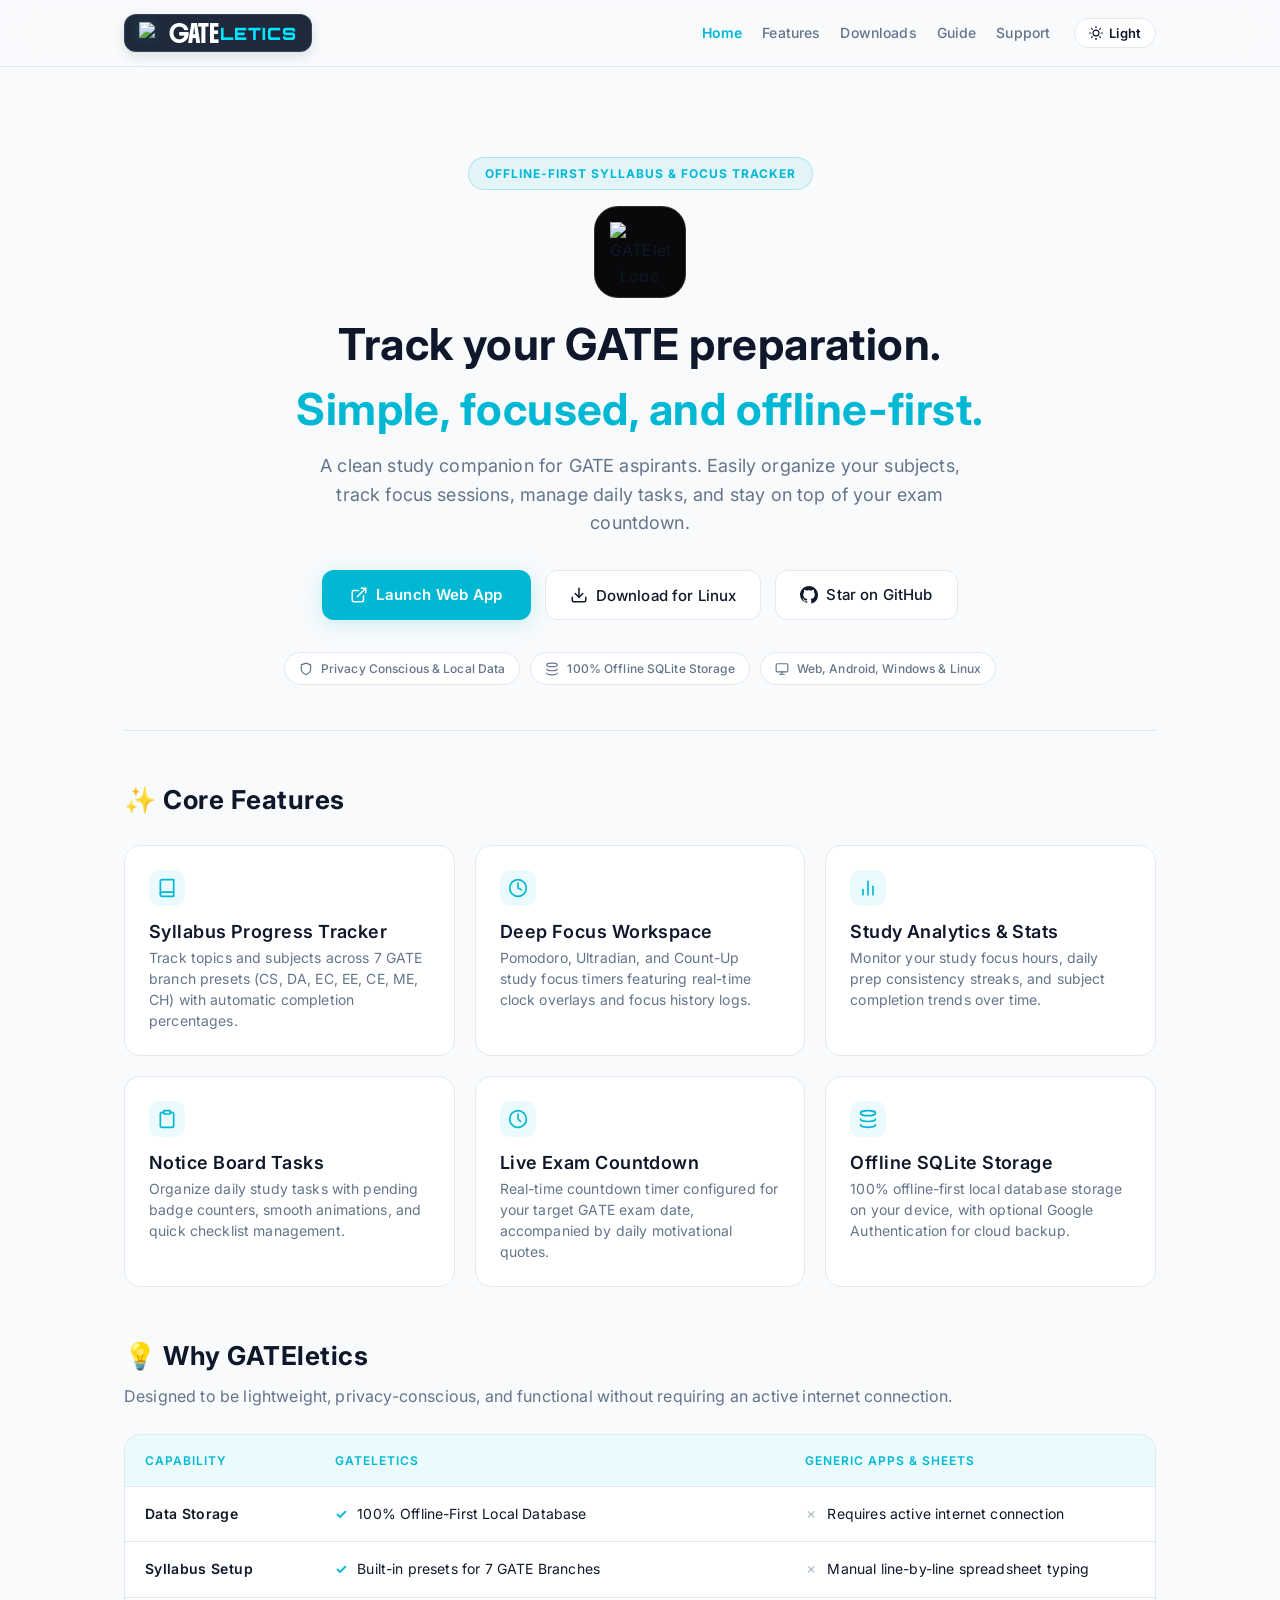
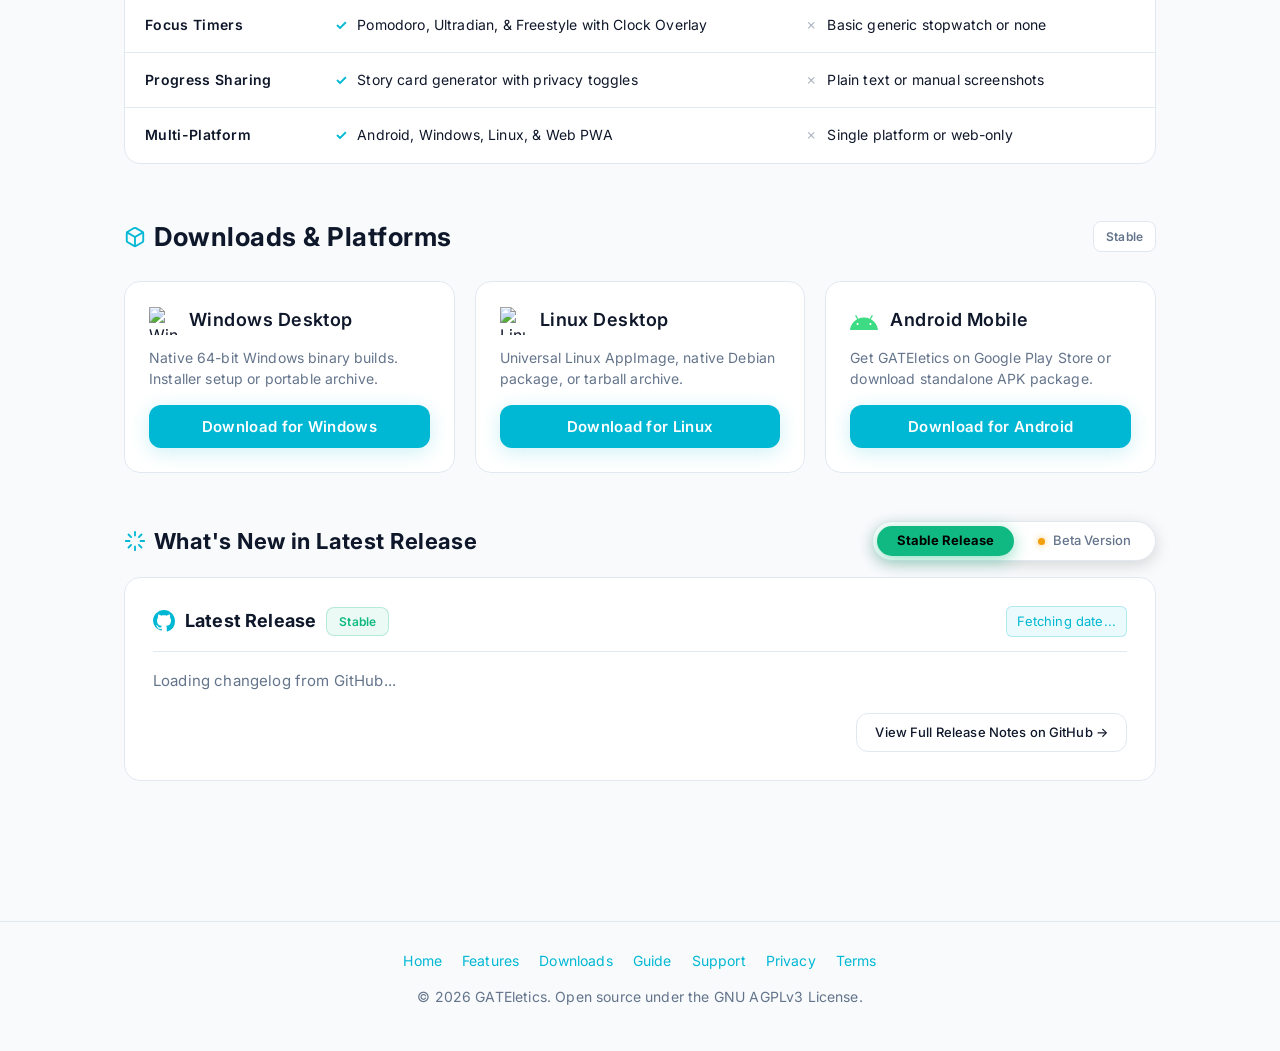
==== commit 280bdcaa: "feat: enhance documentation UI with SVG icons and improve theme synchronization with system preferen" ====
--- a/docs/index.html
+++ b/docs/index.html
@@ -138,11 +138,13 @@
 
         <!-- OS Detected Dynamic Download Button -->
         <button id="hero-download-btn" class="btn-secondary" onclick="handleDynamicDownloadClick()">
-          <svg viewBox="0 0 24 24" width="18" height="18" fill="none" stroke="currentColor" stroke-width="2" stroke-linecap="round" stroke-linejoin="round">
-            <path d="M21 15v4a2 2 0 0 1-2 2H5a2 2 0 0 1-2-2v-4"></path>
-            <polyline points="7 10 12 15 17 10"></polyline>
-            <line x1="12" y1="15" x2="12" y2="3"></line>
-          </svg>
+          <span id="hero-download-icon" style="display: flex; align-items: center; justify-content: center;">
+            <svg viewBox="0 0 24 24" width="18" height="18" fill="none" stroke="currentColor" stroke-width="2" stroke-linecap="round" stroke-linejoin="round">
+              <path d="M21 15v4a2 2 0 0 1-2 2H5a2 2 0 0 1-2-2v-4"></path>
+              <polyline points="7 10 12 15 17 10"></polyline>
+              <line x1="12" y1="15" x2="12" y2="3"></line>
+            </svg>
+          </span>
           <span id="hero-download-text">Download Apps</span>
         </button>
 
@@ -300,7 +302,10 @@
 
     <!-- Interactive Platform Action Buttons (Home Screen Downloads Section) -->
     <div style="display: flex; align-items: center; justify-content: space-between; flex-wrap: wrap; gap: 12px; margin-top: 52px; margin-bottom: 18px;">
-      <h2 id="downloads" style="margin: 0;">📦 Downloads & Platforms</h2>
+      <h2 id="downloads" style="margin: 0; display: inline-flex; align-items: center; gap: 8px;">
+        <svg viewBox="0 0 24 24" width="22" height="22" fill="none" stroke="var(--accent-color)" stroke-width="2" stroke-linecap="round" stroke-linejoin="round"><path d="M21 16V8a2 2 0 0 0-1-1.73l-7-4a2 2 0 0 0-2 0l-7 4A2 2 0 0 0 3 8v8a2 2 0 0 0 1 1.73l7 4a2 2 0 0 0 2 0l7-4A2 2 0 0 0 21 16z"></path><polyline points="3.27 6.96 12 12.01 20.73 6.96"></polyline><line x1="12" y1="22.08" x2="12" y2="12"></line></svg>
+        <span>Downloads & Platforms</span>
+      </h2>
       <span id="home-stable-version-box" style="font-size: 12px; font-weight: 600; padding: 5px 12px; border-radius: 8px; background: var(--card-bg); border: 1px solid var(--border-color); color: var(--text-muted); display: inline-flex; align-items: center;">
         Stable
       </span>
@@ -353,7 +358,10 @@
 
     <!-- What's New Section (GitHub Latest Release Notes) -->
     <div class="whats-new-header">
-      <h2 id="whats-new" class="whats-new-title">🎉 What's New in Latest Release</h2>
+      <h2 id="whats-new" class="whats-new-title">
+        <svg viewBox="0 0 24 24" width="22" height="22" fill="none" stroke="var(--accent-color)" stroke-width="2" stroke-linecap="round" stroke-linejoin="round" style="display:inline-block; vertical-align:middle;"><path d="M12 2v4M12 18v4M4.93 4.93l2.83 2.83M16.24 16.24l2.83 2.83M2 12h4M18 12h4M4.93 19.07l2.83-2.83M16.24 7.76l2.83-2.83"></path></svg>
+        <span>What's New in Latest Release</span>
+      </h2>
       <div class="track-switcher-wrap">
         <div class="track-switcher" role="tablist" aria-label="Release Track">
           <button id="track-prod-btn" class="track-tab active" role="tab" aria-selected="true" onclick="setReleaseTrack('prod')">
@@ -551,12 +559,12 @@
       const userAgent = window.navigator.userAgent.toLowerCase();
       const heroBtnText = document.getElementById('hero-download-text');
       
-      if (userAgent.indexOf('win') !== -1) {
+      if (userAgent.indexOf('android') !== -1) {
+        detectedOS = 'android';
+        if (heroBtnText) heroBtnText.textContent = 'Get it on Google Play';
+      } else if (userAgent.indexOf('win') !== -1) {
         detectedOS = 'windows';
         if (heroBtnText) heroBtnText.textContent = 'Download for Windows';
-      } else if (userAgent.indexOf('android') !== -1) {
-        detectedOS = 'android';
-        if (heroBtnText) heroBtnText.textContent = 'Download for Android';
       } else if (userAgent.indexOf('linux') !== -1 || userAgent.indexOf('x11') !== -1) {
         detectedOS = 'linux';
         if (heroBtnText) heroBtnText.textContent = 'Download for Linux';
@@ -567,7 +575,11 @@
     }
 
     function handleDynamicDownloadClick() {
-      openDownloadModal(detectedOS);
+      if (detectedOS === 'android') {
+        window.open('https://play.google.com/store/apps/details?id=com.vishnunandan.gateletics', '_blank');
+      } else {
+        openDownloadModal(detectedOS);
+      }
     }
 
     function openDownloadModal(platform) {
--- a/docs/style.css
+++ b/docs/style.css
@@ -286,9 +286,9 @@
 }
 
 .hero-eyebrow {
-  display: inline-flex;
-  align-items: center;
-  gap: 6px;
+  display: block;
+  width: fit-content;
+  margin: 0 auto 16px auto;
   padding: 6px 16px;
   border-radius: 20px;
   background: var(--badge-bg);
@@ -298,7 +298,6 @@
   font-weight: 700;
   letter-spacing: 1px;
   text-transform: uppercase;
-  margin-bottom: 20px;
 }
 
 .logo-box {
@@ -327,6 +326,11 @@
   margin: 0 0 16px 0;
   letter-spacing: 0.01em;
   line-height: 1.2;
+  display: flex;
+  align-items: center;
+  justify-content: center;
+  gap: 12px;
+  flex-wrap: wrap;
 }
 
 .hero p {
@@ -572,7 +576,17 @@
   font-weight: 600;
   letter-spacing: 0.02em;
   margin-top: 0;
+  margin-bottom: 12px;
   color: var(--text-main);
+  display: flex;
+  align-items: center;
+  gap: 10px;
+  flex-wrap: wrap;
+}
+
+.guide-content h3 svg {
+  flex-shrink: 0;
+  color: var(--accent-color);
 }
 
 .guide-content ol {
@@ -824,41 +838,173 @@
   }
 }
 
+/* Hamburger & Mobile Navigation Drawer System */
+.hamburger-btn {
+  display: none;
+  background: transparent;
+  border: 1px solid var(--border-color);
+  border-radius: 10px;
+  color: var(--text-main);
+  font-size: 18px;
+  padding: 6px 12px;
+  cursor: pointer;
+  line-height: 1;
+  transition: all 0.2s ease;
+  align-items: center;
+  justify-content: center;
+  outline: none;
+  user-select: none;
+}
+
+.hamburger-btn:hover {
+  background: var(--card-hover-bg);
+  border-color: var(--accent-color);
+}
+
+.nav-backdrop {
+  position: fixed;
+  top: 0;
+  left: 0;
+  width: 100vw;
+  height: 100vh;
+  background: rgba(0, 0, 0, 0.6);
+  backdrop-filter: blur(6px);
+  -webkit-backdrop-filter: blur(6px);
+  z-index: 999;
+  opacity: 0;
+  visibility: hidden;
+  transition: opacity 0.3s ease, visibility 0.3s ease;
+}
+
+body.drawer-open .nav-backdrop {
+  opacity: 1;
+  visibility: visible;
+}
+
+.nav-drawer {
+  position: fixed;
+  top: 0;
+  left: 0;
+  width: 280px;
+  max-width: 85vw;
+  height: 100vh;
+  height: 100dvh;
+  background: var(--bg-color);
+  border-right: 1px solid var(--border-color);
+  z-index: 1000;
+  display: flex;
+  flex-direction: column;
+  transform: translateX(-100%);
+  visibility: hidden;
+  transition: transform 0.35s cubic-bezier(0.16, 1, 0.3, 1), visibility 0.35s ease;
+  box-shadow: none;
+  padding: 20px;
+  overflow-y: auto;
+}
+
+body.drawer-open .nav-drawer {
+  transform: translateX(0);
+  visibility: visible;
+  box-shadow: 8px 0 32px rgba(0, 0, 0, 0.4);
+}
+
+@media (min-width: 769px) {
+  .nav-drawer,
+  .nav-backdrop {
+    display: none !important;
+  }
+}
+
+body.drawer-open {
+  overflow: hidden;
+}
+
+.nav-drawer-header {
+  display: flex;
+  align-items: center;
+  justify-content: space-between;
+  padding-bottom: 16px;
+  border-bottom: 1px solid var(--border-color);
+  margin-bottom: 18px;
+}
+
+.nav-drawer-close {
+  background: transparent;
+  border: 1px solid var(--border-color);
+  border-radius: 8px;
+  color: var(--text-muted);
+  font-size: 16px;
+  width: 34px;
+  height: 34px;
+  display: flex;
+  align-items: center;
+  justify-content: center;
+  cursor: pointer;
+  transition: all 0.2s ease;
+}
+
+.nav-drawer-close:hover {
+  color: var(--text-main);
+  border-color: var(--accent-color);
+  background: var(--card-hover-bg);
+}
+
+.nav-drawer-links {
+  display: flex;
+  flex-direction: column;
+  gap: 6px;
+}
+
+.nav-drawer-link {
+  display: flex;
+  align-items: center;
+  gap: 12px;
+  padding: 12px 16px;
+  border-radius: 12px;
+  color: var(--text-muted) !important;
+  font-weight: 500;
+  font-size: 15px;
+  text-decoration: none !important;
+  transition: all 0.2s ease;
+  background: transparent;
+}
+
+.nav-drawer-link:hover {
+  color: var(--text-main) !important;
+  background: var(--card-hover-bg);
+  padding-left: 20px;
+}
+
+.nav-drawer-link.active {
+  color: var(--accent-color) !important;
+  background: var(--badge-bg);
+  border: 1px solid var(--badge-border);
+  font-weight: 600;
+}
+
 /* Mobile Responsiveness & Breakpoints */
 @media (max-width: 768px) {
   .nav-container {
-    flex-direction: column;
-    align-items: stretch;
-    gap: 12px;
+    flex-direction: row;
+    align-items: center;
+    justify-content: space-between;
     padding: 0 16px;
   }
 
   .nav-controls {
-    justify-content: space-between;
-    width: 100%;
-    overflow-x: auto;
-    padding-bottom: 4px;
-    -webkit-overflow-scrolling: touch;
-    scrollbar-width: none;
-  }
-  
-  .nav-controls::-webkit-scrollbar {
-    display: none;
+    display: flex;
+    align-items: center;
+    gap: 10px;
+    width: auto;
+    overflow-x: visible;
   }
 
   .nav-links {
-    display: flex;
-    gap: 14px;
-    white-space: nowrap;
-  }
-
-  .nav-links a,
-  .nav-links a:visited {
-    font-size: 13px;
-    padding: 4px 10px;
-    border-radius: 14px;
-    background: var(--badge-bg);
-    border: 1px solid var(--badge-border);
+    display: none !important;
+  }
+
+  .hamburger-btn {
+    display: inline-flex;
   }
 
   .container {
@@ -962,8 +1108,8 @@
   display: inline-flex;
   align-items: center;
   justify-content: center;
-  gap: 8px;
-  padding: 7px 18px;
+  gap: 0;
+  padding: 7px 20px;
   border-radius: 24px;
   border: none;
   background: transparent;
@@ -991,7 +1137,7 @@
   background: #10b981;
   color: #000000 !important;
   font-weight: 700;
-  box-shadow: 0 4px 14px rgba(16, 185, 129, 0.35);
+  box-shadow: 0 4px 16px rgba(16, 185, 129, 0.45);
 }
 
 #track-beta-btn.active {
@@ -1006,14 +1152,19 @@
   height: 7px;
   border-radius: 50%;
   display: inline-block;
-  transition: all 0.25s cubic-bezier(0.16, 1, 0.3, 1);
+  margin-right: 8px;
+  transition: width 0.3s cubic-bezier(0.16, 1, 0.3, 1),
+              height 0.3s cubic-bezier(0.16, 1, 0.3, 1),
+              margin-right 0.3s cubic-bezier(0.16, 1, 0.3, 1),
+              opacity 0.25s ease,
+              transform 0.3s cubic-bezier(0.16, 1, 0.3, 1);
   flex-shrink: 0;
 }
 
 .track-tab.active .track-dot {
   width: 0;
   height: 0;
-  margin: 0;
+  margin-right: 0;
   opacity: 0;
   transform: scale(0);
 }
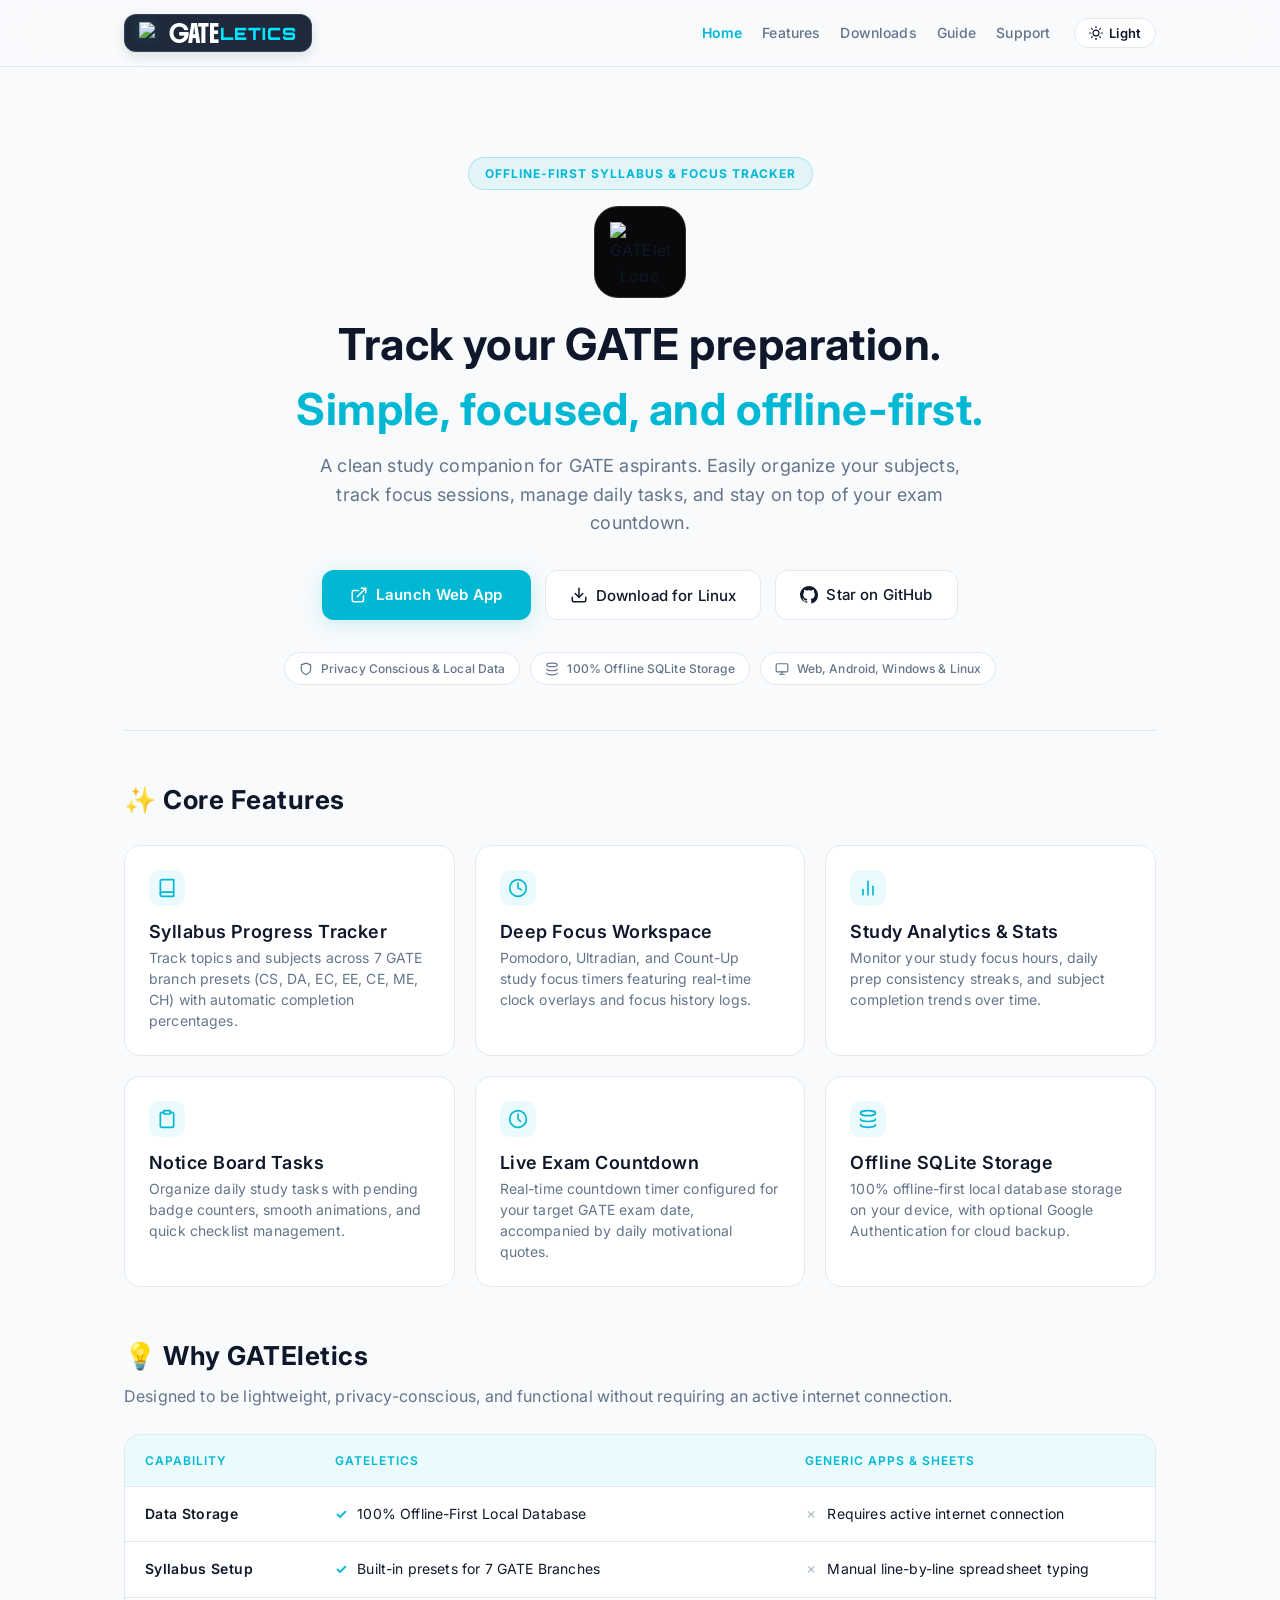
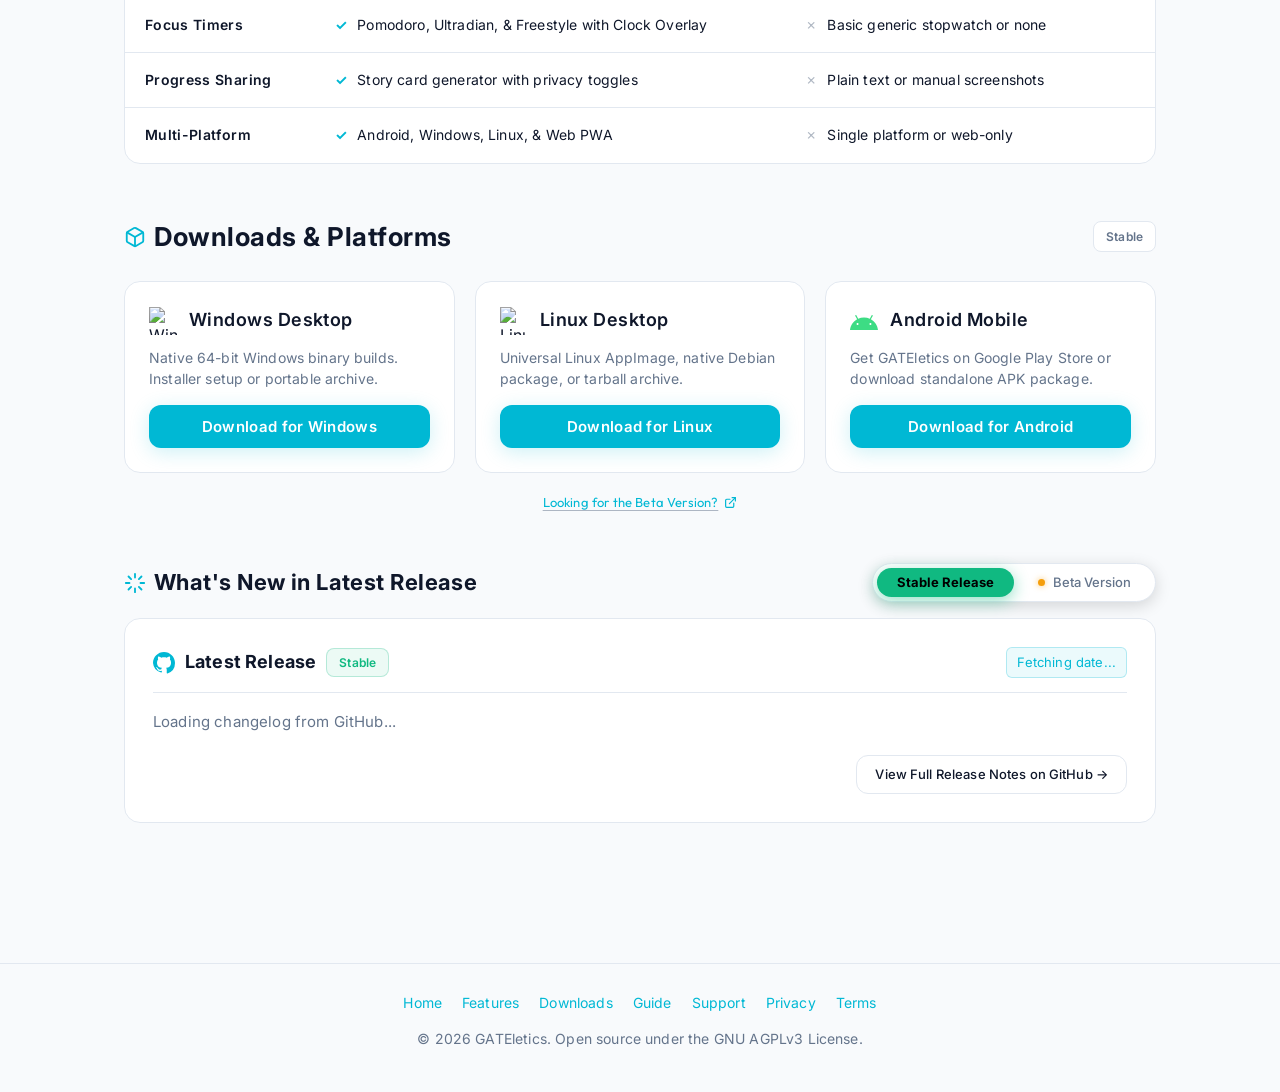
==== commit 69a5f5f8: "feat: add beta version navigation link and implement dynamic styling for beta download options" ====
--- a/docs/index.html
+++ b/docs/index.html
@@ -356,6 +356,14 @@
       </div>
     </div>
 
+    <!-- Beta Version Redirect Link -->
+    <div style="text-align: center; margin-top: 16px; margin-bottom: 4px;">
+      <a href="downloads.html" style="display: inline-flex; align-items: center; gap: 6px; color: var(--text-muted); font-size: 13px; font-family: 'Outfit', sans-serif; text-decoration: underline; text-underline-offset: 3px; text-decoration-color: color-mix(in srgb, var(--text-muted) 50%, transparent); transition: color 0.2s, text-decoration-color 0.2s;" onmouseover="this.style.color='var(--accent-color)'; this.style.textDecorationColor='var(--accent-color)';" onmouseout="this.style.color='var(--text-muted)'; this.style.textDecorationColor='color-mix(in srgb, var(--text-muted) 50%, transparent)';">
+        Looking for the Beta Version?
+        <svg viewBox="0 0 24 24" width="13" height="13" fill="none" stroke="currentColor" stroke-width="2.2" stroke-linecap="round" stroke-linejoin="round"><path d="M18 13v6a2 2 0 0 1-2 2H5a2 2 0 0 1-2-2V8a2 2 0 0 1 2-2h6"/><polyline points="15 3 21 3 21 9"/><line x1="10" y1="14" x2="21" y2="3"/></svg>
+      </a>
+    </div>
+
     <!-- What's New Section (GitHub Latest Release Notes) -->
     <div class="whats-new-header">
       <h2 id="whats-new" class="whats-new-title">
--- a/docs/style.css
+++ b/docs/style.css
@@ -792,6 +792,25 @@
   color: var(--text-main) !important;
 }
 
+/* Beta track: tint the button label text to beta-orange */
+.download-opt-btn.beta-mode > span:first-child {
+  color: #f97316 !important;
+  transition: color 0.25s ease;
+}
+
+.download-opt-btn.beta-mode {
+  border-color: rgba(249, 115, 22, 0.25);
+}
+
+.download-opt-btn.beta-mode:hover {
+  border-color: #f97316;
+  box-shadow: 0 4px 16px rgba(249, 115, 22, 0.18);
+}
+
+.download-opt-btn.beta-mode:hover > span:first-child {
+  color: #f97316 !important;
+}
+
 .download-opt-meta {
   display: flex;
   flex-direction: column;
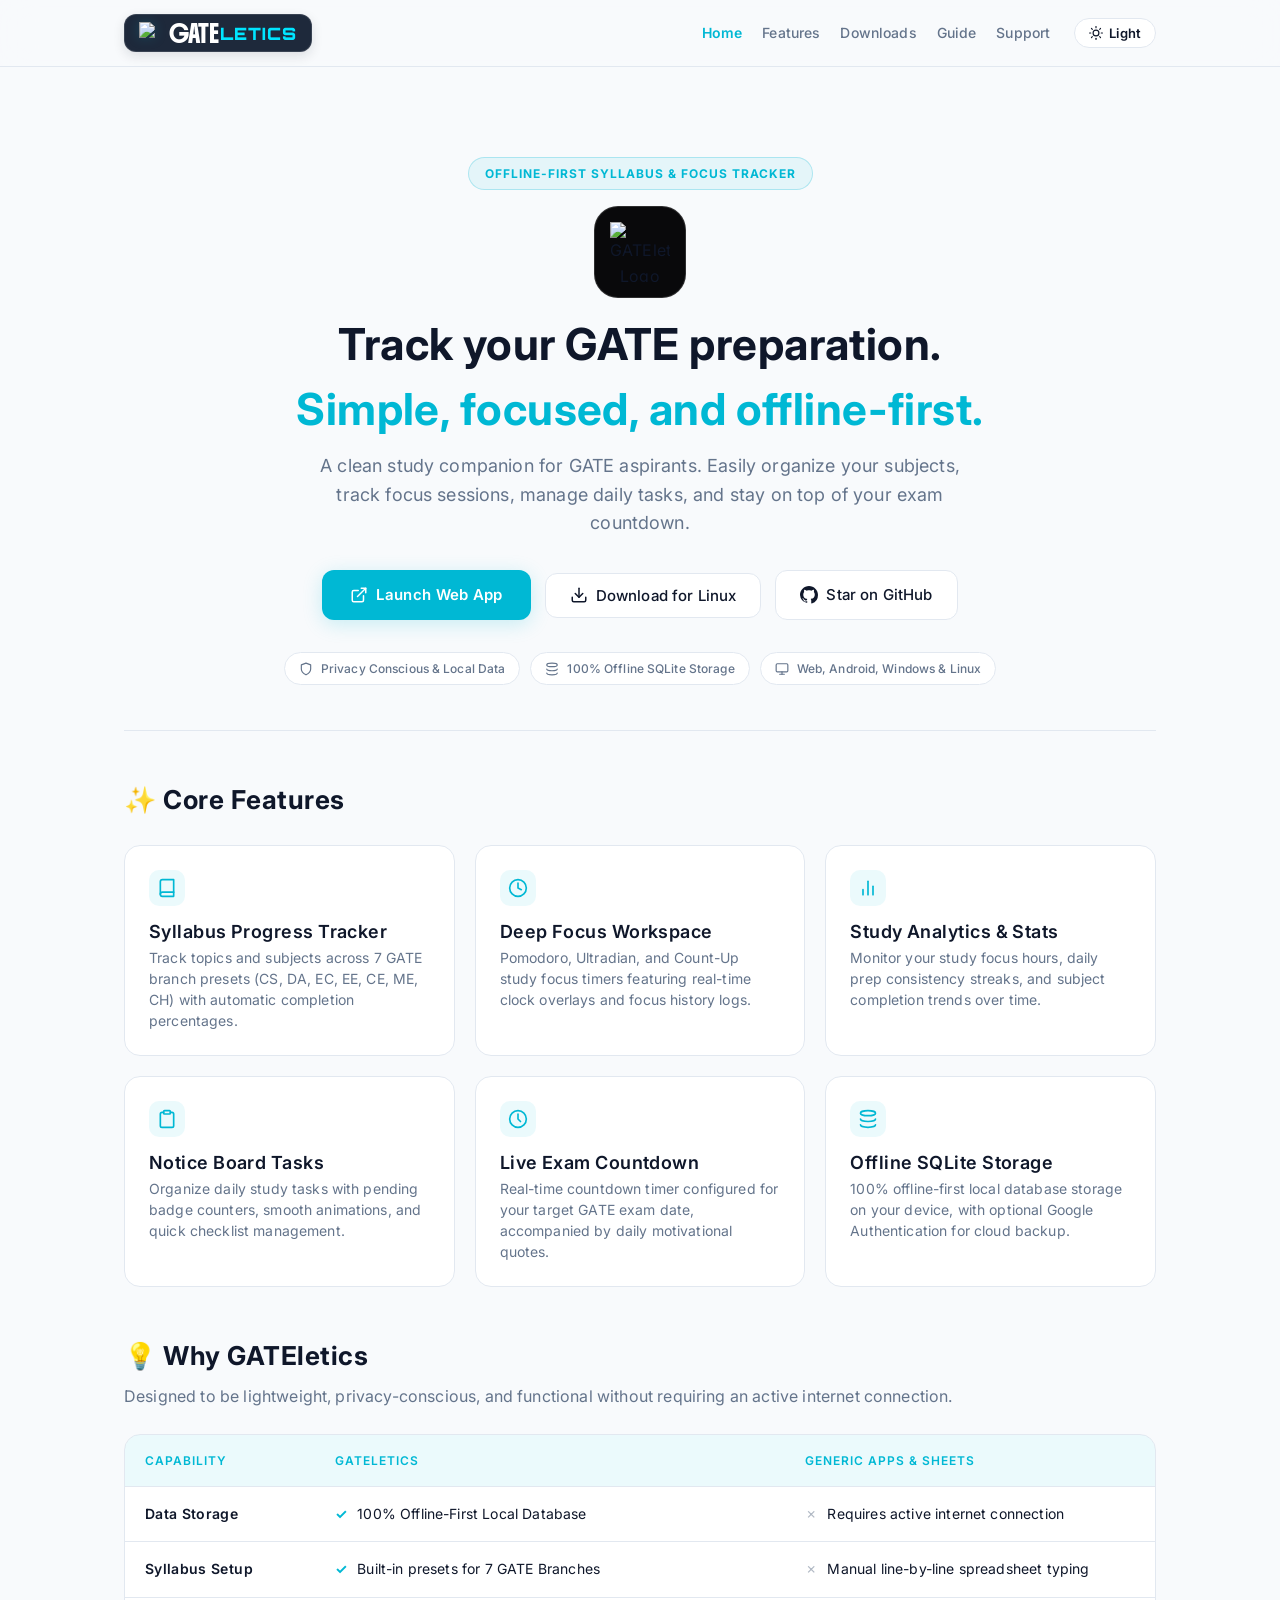
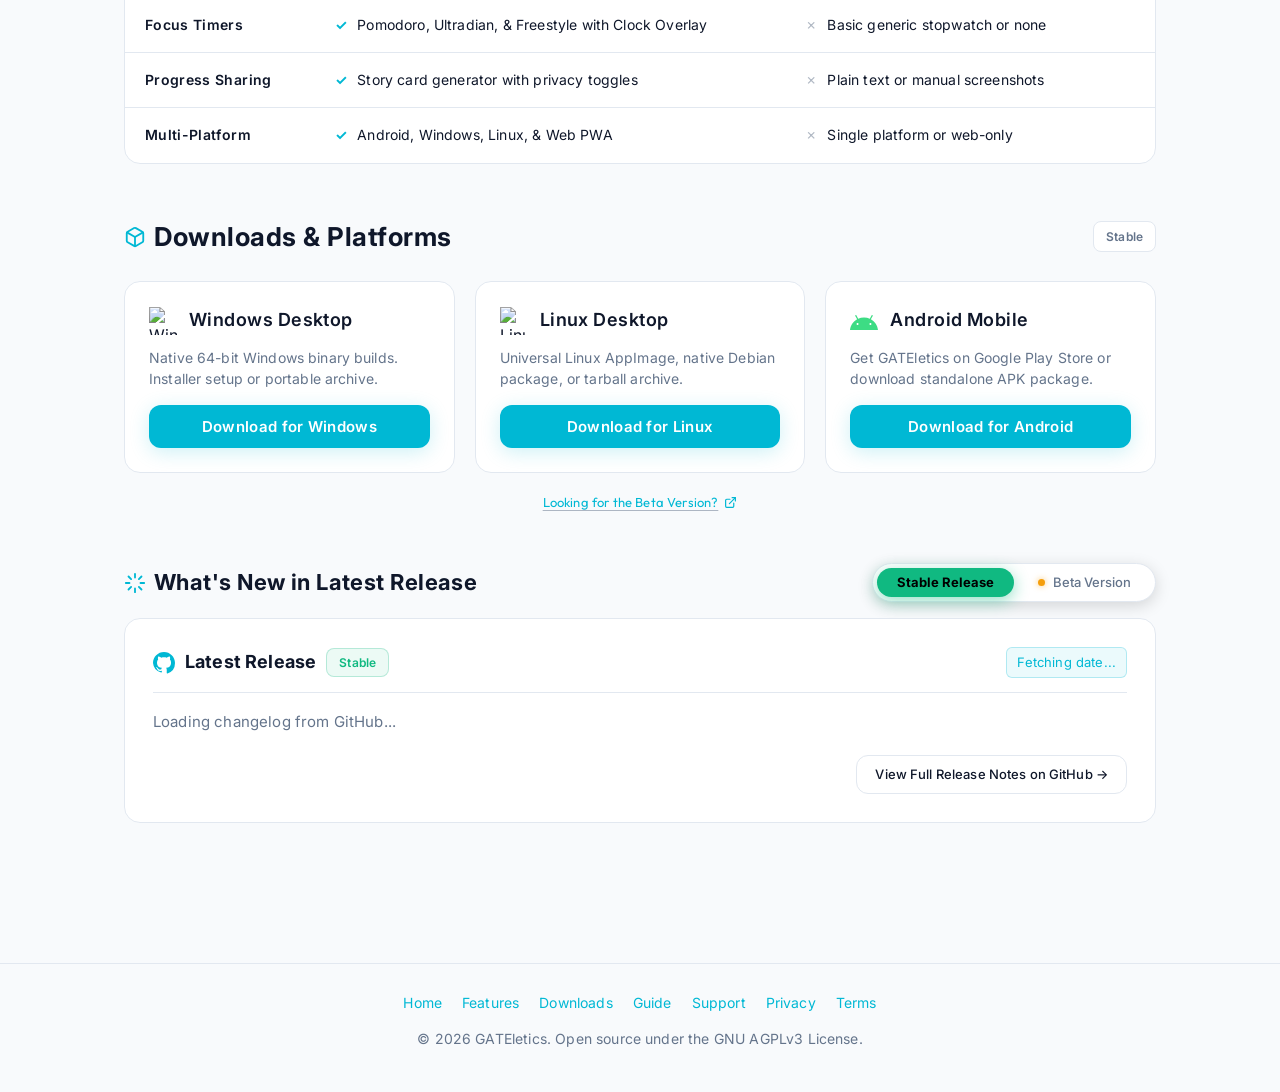
==== commit 5c9106e5: "feat: integrate Resource Explorer with Counter Cards & add 7-day local-first caching - Add TopicReso" ====
--- a/docs/index.html
+++ b/docs/index.html
@@ -137,16 +137,18 @@
         </a>
 
         <!-- OS Detected Dynamic Download Button -->
-        <button id="hero-download-btn" class="btn-secondary" onclick="handleDynamicDownloadClick()">
-          <span id="hero-download-icon" style="display: flex; align-items: center; justify-content: center;">
-            <svg viewBox="0 0 24 24" width="18" height="18" fill="none" stroke="currentColor" stroke-width="2" stroke-linecap="round" stroke-linejoin="round">
-              <path d="M21 15v4a2 2 0 0 1-2 2H5a2 2 0 0 1-2-2v-4"></path>
-              <polyline points="7 10 12 15 17 10"></polyline>
-              <line x1="12" y1="15" x2="12" y2="3"></line>
-            </svg>
-          </span>
-          <span id="hero-download-text">Download Apps</span>
-        </button>
+        <span id="hero-download-btn-container" style="display: inline-flex; align-items: center;">
+          <button id="hero-download-btn" class="btn-secondary" onclick="handleDynamicDownloadClick()">
+            <span id="hero-download-icon" style="display: flex; align-items: center; justify-content: center;">
+              <svg viewBox="0 0 24 24" width="18" height="18" fill="none" stroke="currentColor" stroke-width="2" stroke-linecap="round" stroke-linejoin="round">
+                <path d="M21 15v4a2 2 0 0 1-2 2H5a2 2 0 0 1-2-2v-4"></path>
+                <polyline points="7 10 12 15 17 10"></polyline>
+                <line x1="12" y1="15" x2="12" y2="3"></line>
+              </svg>
+            </span>
+            <span id="hero-download-text">Download Apps</span>
+          </button>
+        </span>
 
         <a href="https://github.com/vishnunandan555/gateletics" target="_blank" class="btn-secondary">
           <svg viewBox="0 0 16 16" width="18" height="18" fill="currentColor" aria-hidden="true">
@@ -565,11 +567,26 @@
     // Detect User OS on Page Load
     function detectUserOS() {
       const userAgent = window.navigator.userAgent.toLowerCase();
+      const isMobile = /android|iphone|ipad|ipod|mobile/i.test(userAgent);
       const heroBtnText = document.getElementById('hero-download-text');
+      const heroBtnContainer = document.getElementById('hero-download-btn-container');
       
-      if (userAgent.indexOf('android') !== -1) {
+      if (userAgent.indexOf('android') !== -1 || isMobile) {
         detectedOS = 'android';
-        if (heroBtnText) heroBtnText.textContent = 'Get it on Google Play';
+        if (heroBtnContainer) {
+          heroBtnContainer.innerHTML = `
+            <a href="https://play.google.com/store/apps/details?id=com.vishnunandan.gateletics" target="_blank" class="google-play-badge-link" style="max-width: 190px;" title="Get it on Google Play">
+              <svg class="google-play-badge-svg" viewBox="0 0 135 40" fill="none" xmlns="http://www.w3.org/2000/svg">
+                <rect class="play-badge-bg" width="135" height="40" rx="6" fill="white"/>
+                <path class="play-badge-text" d="M68.137 21.752c-2.352 0-4.269 1.788-4.269 4.253 0 2.45 1.917 4.253 4.269 4.253s4.269-1.804 4.269-4.253c0-2.465-1.917-4.253-4.269-4.253m0 6.831c-1.289 0-2.401-1.063-2.401-2.578 0-1.53 1.112-2.578 2.401-2.578s2.4 1.047 2.4 2.578c0 1.514-1.111 2.578-2.4 2.578m-9.314-6.83c-2.352 0-4.269 1.787-4.269 4.252 0 2.45 1.917 4.253 4.269 4.253s4.269-1.804 4.269-4.253c.001-2.465-1.917-4.253-4.269-4.253m0 6.83c-1.289 0-2.4-1.063-2.4-2.578 0-1.53 1.112-2.578 2.4-2.578 1.289 0 2.4 1.047 2.4 2.578.001 1.514-1.111 2.578-2.4 2.578M47.745 24.86h4.318c-.129 1.015-.467 1.756-.983 2.272-.628.628-1.611 1.321-3.335 1.321-2.658 0-4.736-2.143-4.736-4.8 0-2.659 2.078-4.802 4.736-4.802 1.434 0 2.481.564 3.254 1.29l1.273-1.274c-1.079-1.03-2.513-1.82-4.527-1.82-3.641 0-6.702 2.963-6.702 6.604s3.061 6.605 6.702 6.605c1.965 0 3.448-.644 4.608-1.853 1.192-1.192 1.563-2.868 1.563-4.22a6 6 0 0 0-.097-1.129h-6.074zm45.308-.403c-.354-.95-1.434-2.707-3.641-2.707-2.191 0-4.011 1.724-4.011 4.253 0 2.384 1.804 4.253 4.221 4.253 1.949 0 3.077-1.192 3.544-1.885l-1.45-.967c-.483.71-1.144 1.176-2.094 1.176-.951 0-1.627-.435-2.062-1.289l5.687-2.352zm-5.8 1.418c-.048-1.643 1.273-2.48 2.223-2.48.741 0 1.369.37 1.579.901zM82.629 30h1.869V17.5h-1.869zm-3.061-7.298h-.064c-.419-.499-1.224-.95-2.239-.95-2.127 0-4.076 1.868-4.076 4.268 0 2.384 1.949 4.237 4.076 4.237 1.015 0 1.82-.45 2.239-.967h.064v.612c0 1.627-.87 2.497-2.272 2.497-1.144 0-1.853-.822-2.143-1.514l-1.627.677c.467 1.128 1.708 2.513 3.77 2.513 2.191 0 4.044-1.289 4.044-4.43V22.01h-1.772zm-2.142 5.881c-1.289 0-2.368-1.079-2.368-2.562 0-1.498 1.079-2.594 2.368-2.594 1.273 0 2.271 1.095 2.271 2.594 0 1.482-.998 2.562-2.271 2.562M101.807 17.5h-4.471V30h1.865v-4.736h2.605c2.068 0 4.101-1.497 4.101-3.882s-2.032-3.883-4.1-3.883m.048 6.025h-2.654V19.24h2.654c1.395 0 2.187 1.155 2.187 2.143 0 .968-.792 2.142-2.187 2.142m11.532-1.795c-1.351 0-2.75.595-3.329 1.914l1.657.692c.354-.692 1.013-.917 1.705-.917.965 0 1.946.58 1.962 1.608v.13c-.338-.194-1.062-.484-1.946-.484-1.785 0-3.603.981-3.603 2.815 0 1.673 1.464 2.75 3.104 2.75 1.255 0 1.946-.563 2.38-1.222h.064v.965h1.801v-4.793c0-2.22-1.656-3.458-3.795-3.458m-.226 6.851c-.611 0-1.464-.306-1.464-1.06 0-.966 1.062-1.336 1.978-1.336.82 0 1.206.177 1.705.418a2.26 2.26 0 0 1-2.219 1.978m10.583-6.578-2.139 5.42h-.064l-2.219-5.42h-2.01l3.329 7.575-1.898 4.214h1.946l5.131-11.789zM106.937 30h1.866V17.5h-1.866zM47.376 9.791h-2.908v.721h2.179c-.059.586-.294 1.047-.687 1.382s-.897.503-1.492.503a2.25 2.25 0 0 1-1.659-.679c-.444-.46-.671-1.03-.671-1.718s.227-1.257.671-1.718a2.26 2.26 0 0 1 1.659-.678c.335 0 .654.058.947.184q.438.189.712.528l.553-.553a2.5 2.5 0 0 0-.963-.662 3.3 3.3 0 0 0-1.249-.235q-1.308 0-2.212.905-.906.908-.905 2.23 0 1.322.905 2.228.904.906 2.212.905c.913 0 1.642-.293 2.204-.888.494-.494.746-1.165.746-2.003 0-.142-.017-.293-.042-.452M48.524 7v6h3.503v-.737h-2.732v-1.902h2.463v-.72h-2.463V7.737h2.732V7zm8.429.738V7H52.83v.738h1.676V13h.771V7.738zM60.708 7h-.771v6h.77zm5.095.738V7H61.68v.738h1.676V13h.77V7.738zm7.802.042c-.595-.612-1.324-.914-2.196-.914q-1.305 0-2.196.905c-.595.595-.888 1.341-.888 2.23 0 .888.293 1.633.888 2.228q.891.906 2.196.905c.863 0 1.601-.3 2.196-.905.595-.595.888-1.34.888-2.229 0-.88-.293-1.625-.888-2.22m-3.838.502c.444-.452.988-.678 1.642-.678q.98 0 1.634.678c.444.445.662 1.023.662 1.718s-.218 1.274-.662 1.718q-.654.68-1.634.68c-.654 0-1.198-.227-1.642-.68q-.654-.676-.654-1.718 0-1.04.654-1.718m6.578.981-.033-1.157h.033L79.396 13h.804V7h-.771v3.512l.034 1.156h-.034L76.513 7h-.938v6h.77z" fill="#292929"/>
+                <path d="m20.717 19.425-10.647 11.3.002.006a2.873 2.873 0 0 0 4.236 1.735l.034-.02 11.984-6.915z" fill="#EB4335"/>
+                <path d="m31.49 17.5-.01-.006-5.174-3-5.83 5.187 5.85 5.848 5.147-2.97a2.876 2.876 0 0 0 .017-5.058" fill="#FABC13"/>
+                <path d="M10.07 9.278a2.8 2.8 0 0 0-.097.74v19.967q0 .387.097.74l11.014-11.011z" fill="#547DBF"/>
+                <path d="m20.795 20 5.511-5.508-11.97-6.94a2.878 2.878 0 0 0-4.265 1.723v.003z" fill="#30A851"/>
+              </svg>
+            </a>
+          `;
+        }
       } else if (userAgent.indexOf('win') !== -1) {
         detectedOS = 'windows';
         if (heroBtnText) heroBtnText.textContent = 'Download for Windows';
@@ -591,6 +608,7 @@
     }
 
     function openDownloadModal(platform) {
+      document.body.style.overflow = 'hidden';
       const modal = document.getElementById('download-modal');
       const titleEl = document.getElementById('modal-title');
       const optionsEl = document.getElementById('modal-options');
@@ -677,6 +695,7 @@
     }
 
     function closeDownloadModal() {
+      document.body.style.overflow = '';
       const modal = document.getElementById('download-modal');
       modal.classList.remove('active');
     }
--- a/docs/style.css
+++ b/docs/style.css
@@ -45,12 +45,22 @@
   box-sizing: border-box;
 }
 
+html {
+  width: 100%;
+  max-width: 100vw;
+  overflow-x: hidden;
+}
+
 body {
   background-color: var(--bg-color);
   color: var(--text-main);
   font-family: 'Inter', -apple-system, BlinkMacSystemFont, "Segoe UI", Roboto, sans-serif;
   margin: 0;
   padding: 0;
+  width: 100%;
+  max-width: 100vw;
+  overflow-x: hidden;
+  position: relative;
   line-height: 1.6;
   font-size: 16px;
   letter-spacing: 0.01em;
@@ -274,6 +284,8 @@
 
 .container {
   max-width: 1080px;
+  width: 100%;
+  box-sizing: border-box;
   margin: 0 auto;
   padding: 40px 24px 80px 24px;
 }
@@ -610,19 +622,25 @@
   position: fixed;
   top: 0;
   left: 0;
+  right: 0;
+  bottom: 0;
+  inset: 0;
   width: 100vw;
   height: 100vh;
+  height: 100dvh;
   background: rgba(0, 0, 0, 0.75);
   backdrop-filter: blur(12px);
   -webkit-backdrop-filter: blur(12px);
-  z-index: 1000;
+  z-index: 99999;
   display: flex;
   align-items: center;
   justify-content: center;
-  padding: 20px;
+  padding: 16px;
   opacity: 0;
   pointer-events: none;
   transition: opacity 0.25s ease;
+  overflow-y: auto;
+  box-sizing: border-box;
 }
 
 .modal-backdrop.active {
@@ -636,11 +654,15 @@
   border-radius: 20px;
   max-width: 480px;
   width: 100%;
+  margin: auto;
+  max-height: calc(100dvh - 32px);
+  overflow-y: auto;
   padding: 28px;
   box-shadow: 0 20px 50px rgba(0, 0, 0, 0.4), 0 0 30px var(--accent-glow);
   position: relative;
   transform: scale(0.92);
   transition: transform 0.25s cubic-bezier(0.16, 1, 0.3, 1);
+  box-sizing: border-box;
 }
 
 .modal-backdrop.active .modal-card {
